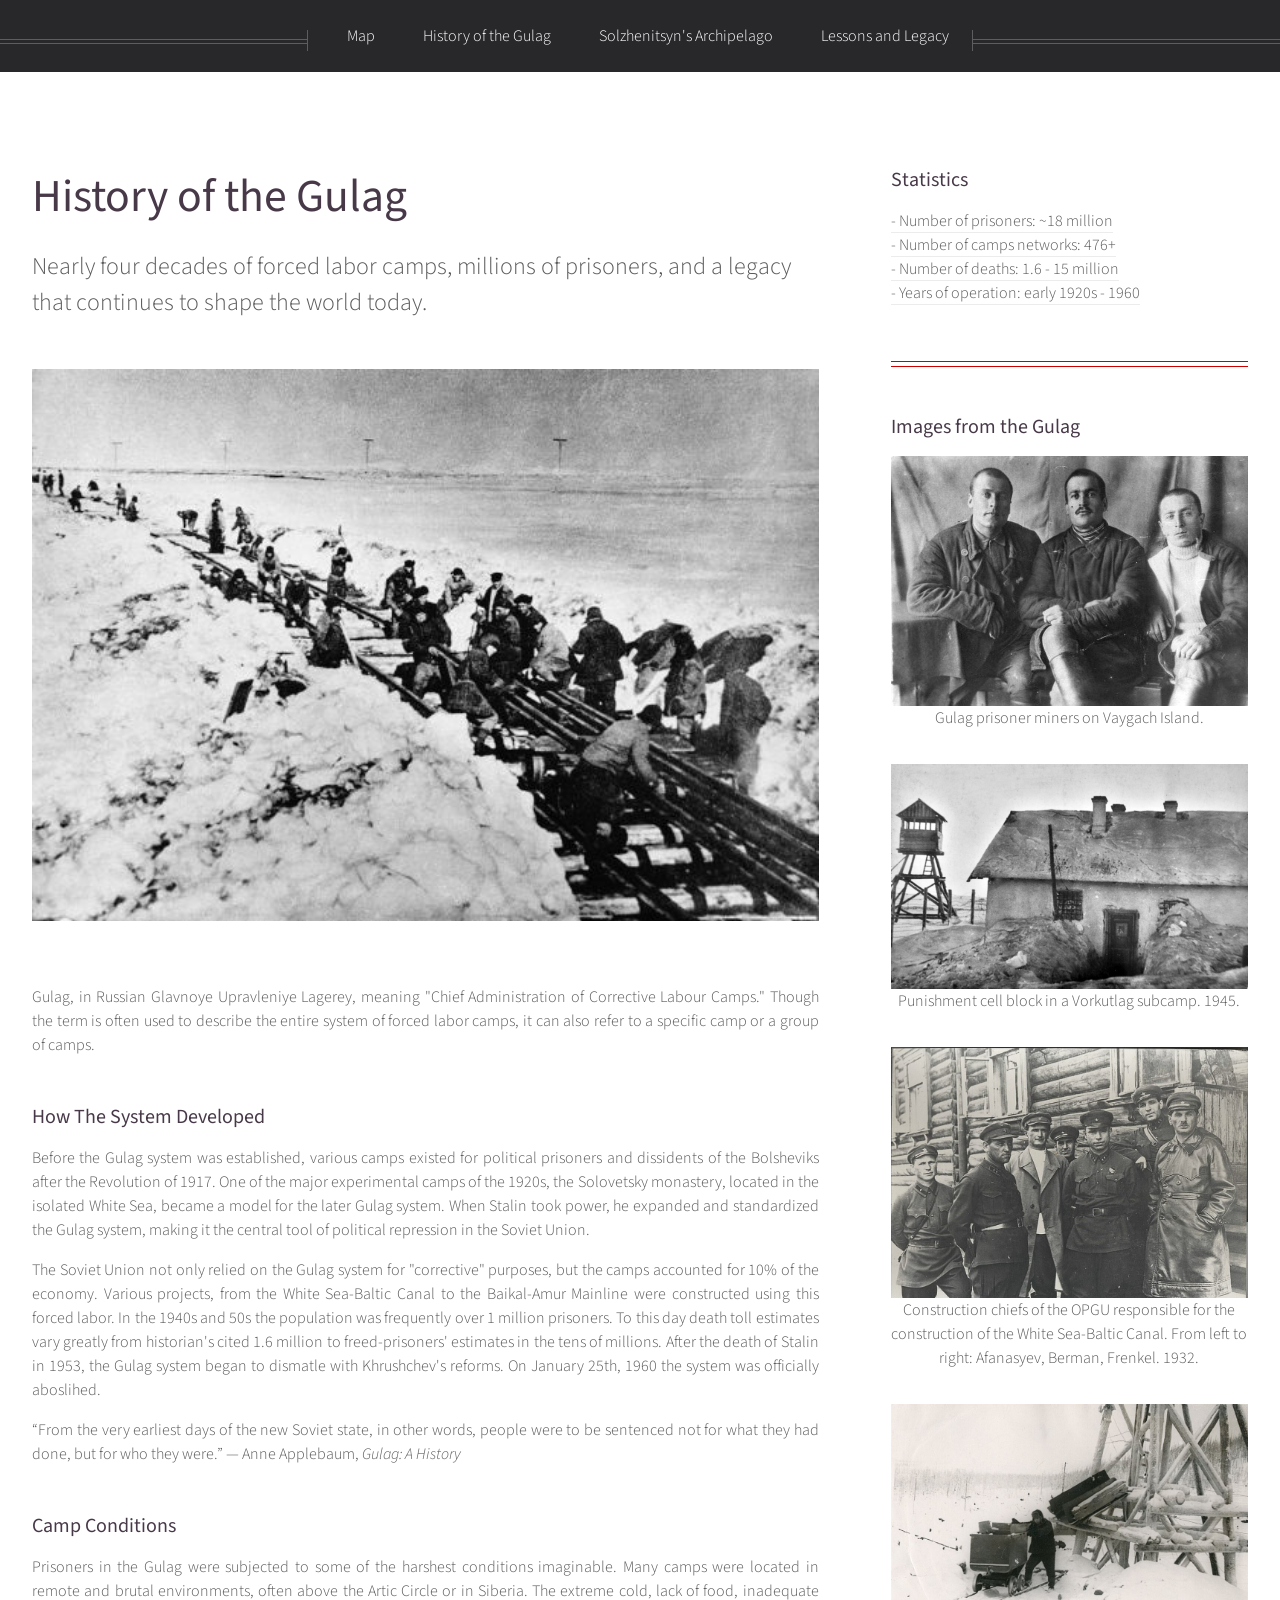
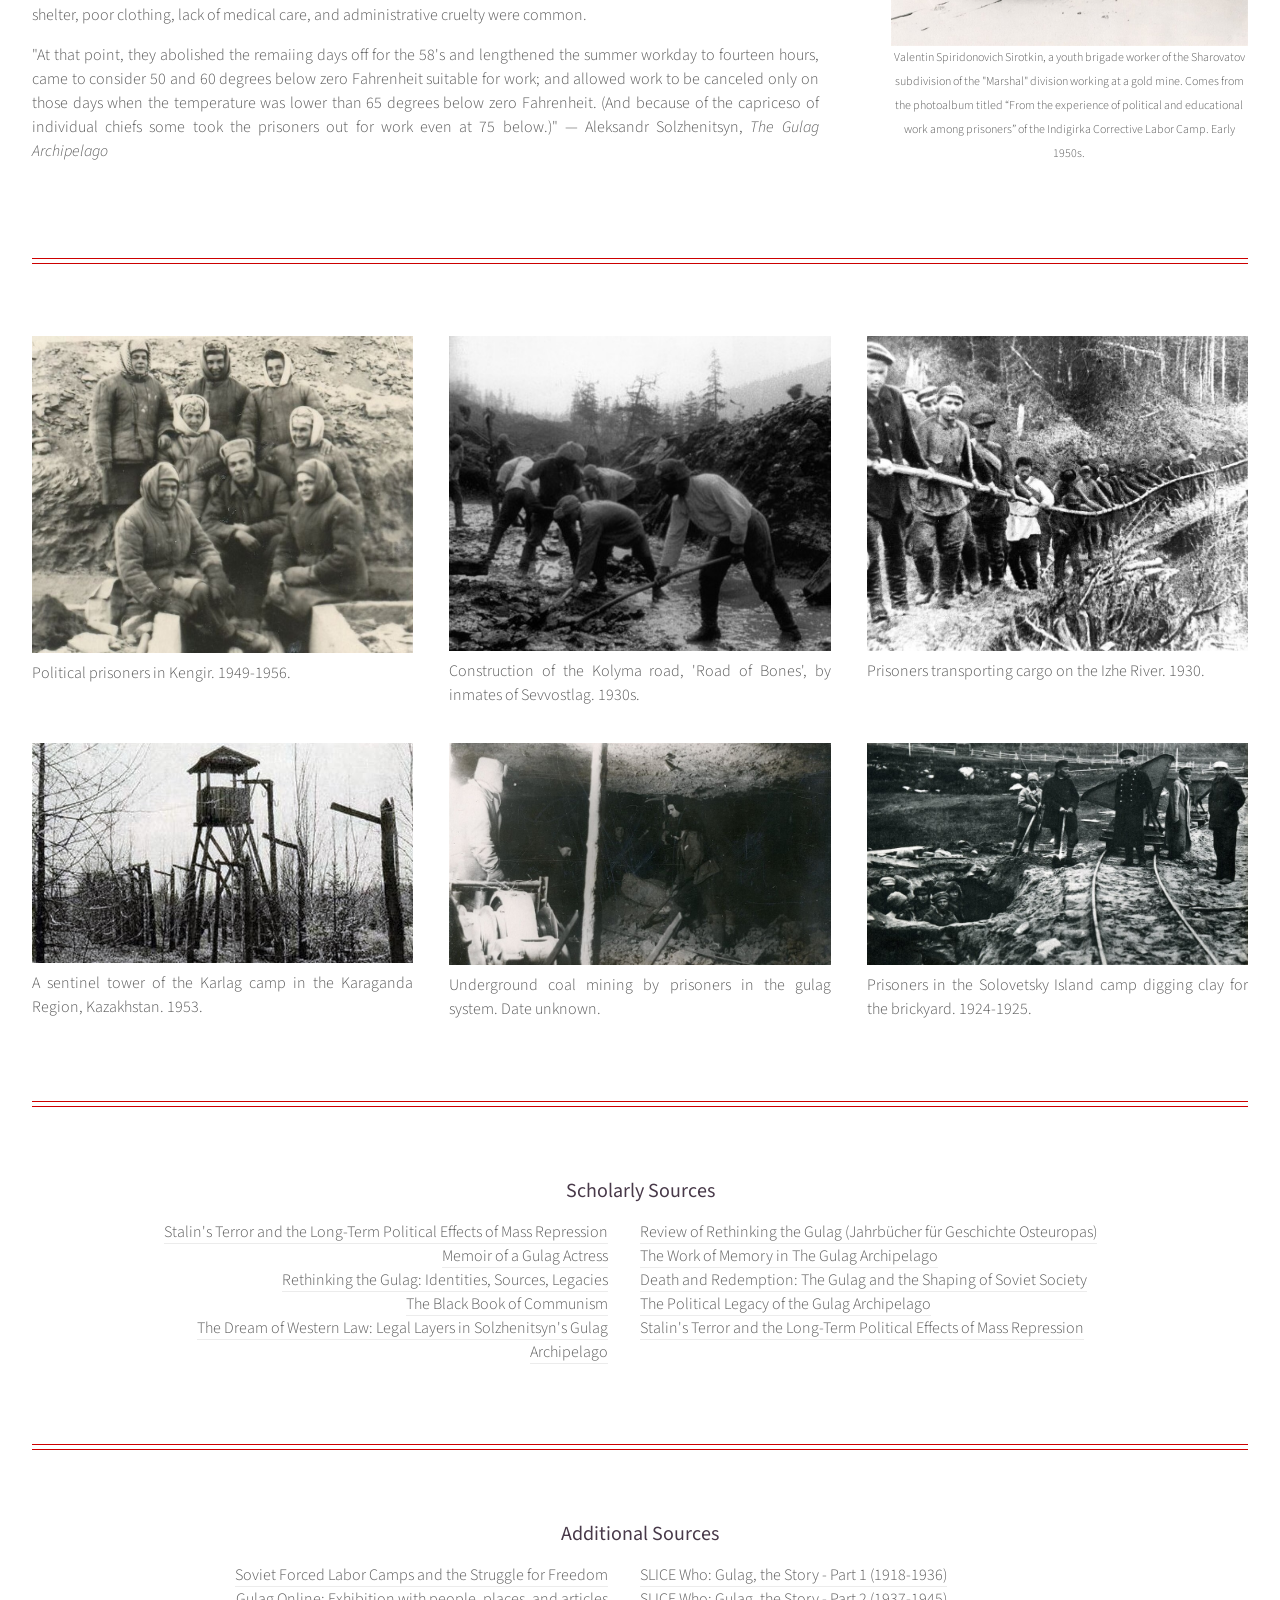
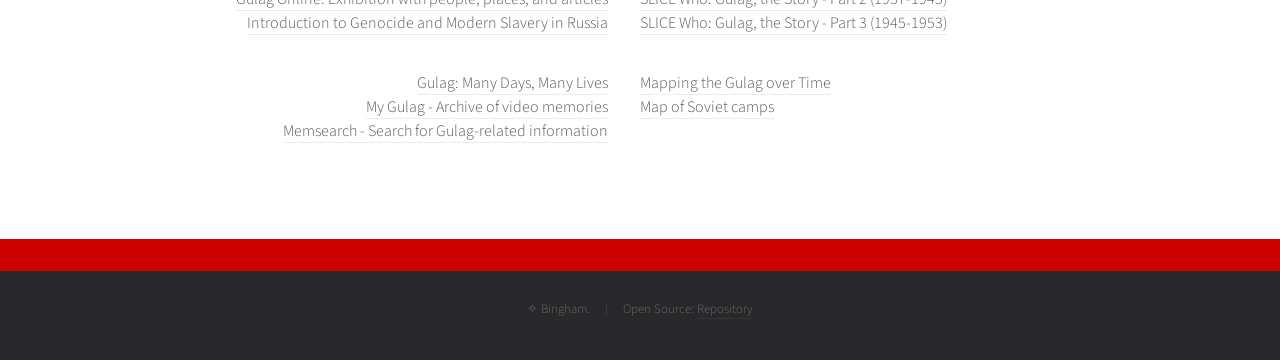
==== history-of-the-gulag.html @ d68d3c09 "end of day" ====
<!DOCTYPE HTML>
<!--
	Helios by HTML5 UP
	html5up.net | @ajlkn
	Free for personal and commercial use under the CCA 3.0 license (html5up.net/license)
-->
<html>
	<head>
		<title>Mapping The Gulag Archipelago - History of the Gulag</title>
		<meta charset="utf-8" />
		<meta name="viewport" content="width=device-width, initial-scale=1, user-scalable=no" />
		<link rel="stylesheet" href="assets/css/main.css" />
		<link rel="icon" type="image/png" href="images/gulag_logo.png" />
		<noscript><link rel="stylesheet" href="assets/css/noscript.css" /></noscript>
	</head>
	<body class="right-sidebar is-preload">
		<div id="page-wrapper" style="background: #CD0000;">

			<!-- Header -->
				<div id="header" style="padding: 2em 0 1em 0;">

					<!-- Nav -->
						<nav id="nav">
							<ul>
								<li><a href="index.html">Map</a></li>
								<li><a href="history-of-the-gulag.html">History of the Gulag</a></li>
								<li><a href="solzhenitsyn-archipelago.html">Solzhenitsyn's Archipelago</a></li>
								<li><a href="lessons-and-legacy.html">Lessons and Legacy</a></li>
							</ul>
						</nav>

				</div>

			<!-- Main -->
				<div class="wrapper style1">

					<div class="container">
						<div class="row gtr-200">
							<div class="col-8 col-12-mobile" id="content">
								<article id="main">
									<header>
										<h2><a href="#">History of the Gulag</a></h2>
										<p>
											Nearly four decades of forced labor camps, millions of prisoners, and a legacy that continues to shape the world today.
										</p>
									</header>
									<a class="image featured"><img src="images/Gulag sovietico.jpg" alt="" /></a>
									<p>
										Gulag, in Russian Glavnoye Upravleniye Lagerey, meaning "Chief Administration of Corrective Labour Camps." Though the term is often used to describe the entire system of forced labor camps, it can also refer to a specific camp or a group of camps.
									</p>
									<section>
										<header>
											<h3>How The System Developed</h3>
										</header>
										<p>
											Before the Gulag system was established, various camps existed for political prisoners and dissidents of the Bolsheviks after the Revolution of 1917. 
											One of the major experimental camps of the 1920s, the Solovetsky monastery, located in the isolated White Sea, became a model for the later Gulag system.
											When Stalin took power, he expanded and standardized the Gulag system, making it the central tool of political repression in the Soviet Union.
										</p>
										<p>
											The Soviet Union not only relied on the Gulag system for "corrective" purposes, but the camps accounted for 10% of the economy.
											Various projects, from the White Sea-Baltic Canal to the Baikal-Amur Mainline were constructed using this forced labor.
											In the 1940s and 50s the population was frequently over 1 million prisoners. 
											To this day death toll estimates vary greatly from historian's cited 1.6 million to freed-prisoners' estimates in the tens of millions.
											After the death of Stalin in 1953, the Gulag system began to dismatle with Khrushchev's reforms. 
											On January 25th, 1960 the system was officially aboslihed.
										</p>
										<p>
											“From the very earliest days of the new Soviet state, in other words, people were to be sentenced not for what they had done, but for who they were.”
											— Anne Applebaum, <em>Gulag: A History</em>
										</p>
									</section>
									<section>
										<header>
											<h3>Camp Conditions</h3>
										</header>
										<p>
											Prisoners in the Gulag were subjected to some of the harshest conditions imaginable. 
											Many camps were located in remote and brutal environments, often above the Artic Circle or in Siberia. 
											The extreme cold, lack of food, inadequate shelter, poor clothing, lack of medical care, and administrative cruelty were common.
										</p>
										<p>
											"At that point, they abolished the remaiing days off for the 58's and lengthened the summer workday to fourteen hours, came to consider 50 and 60 degrees below zero Fahrenheit suitable for work; and allowed work to be canceled only on those days when the temperature was lower than 65 degrees below zero Fahrenheit.
											(And because of the capriceso of individual chiefs some took the prisoners out for work even at 75 below.)"
											— Aleksandr Solzhenitsyn, <em>The Gulag Archipelago</em>
										</p>
									</section>
								</article>
							</div>
							<div class="col-4 col-12-mobile" id="sidebar">
								<hr class="first" />
								<section>
									<header>
										<h3><a href="https://www.ebsco.com/research-starters/history/gulag">Statistics</a></h3>
									</header>
									<p>
										<a href="https://www.ebsco.com/research-starters/history/gulag">- Number of prisoners: ~18 million</a><br />
										<a href="https://www.ebsco.com/research-starters/history/gulag">- Number of camps networks: 476+</a><br />
										<a href="https://www.ebsco.com/research-starters/history/gulag">- Number of deaths: 1.6 - 15 million</a><br />
										<a href="https://www.ebsco.com/research-starters/history/gulag">- Years of operation: early 1920s - 1960</a>
									</p>
								</section>
								<hr style="border-top-color: #CD0000; border-bottom-color: #CD0000;" />
								<section>
									<header>
										<h3><a>Images from the Gulag</a></h3>
									</header>
									<div class="row gtr-50">
										<div>
											<a class="image fit" style="width: 100%; margin: 0 auto; display: block;">
												<img src="images/1933-gulag-prisoner-miners-vaygach-island.jpg" alt="" />
											</a>
											<p style="text-align: center;">Gulag prisoner miners on Vaygach Island.</p>
										</div>
										<div>
											<a class="image fit" style="width: 100%; margin: 0 auto; display: block;">
												<img src="images/Vorkuta.jpg" alt="" />
											</a>
											<p style="text-align: center;">Punishment cell block in a Vorkutlag subcamp. 1945.</p>								
										</div>
										<div>
											<a class="image fit" style="width: 100%; margin: 0 auto; display: block;">
												<img src="images/Frenkel2.jpg" alt="" />
											</a>
											<p style="text-align: center;">Construction chiefs of the OPGU responsible for the construction of the White Sea-Baltic Canal. From left to right: Afanasyev, Berman, Frenkel. 1932.</p>								
										</div>
										<div>
											<a class="image fit" style="width: 100%; margin: 0 auto; display: block;">
												<img src="images/Отвальный_молодежной_бригады_Шароватова_подразделения_«Маршальский»_Сироткин.jpg" alt="" />
											</a>
											<p style="text-align: center; font-size: 0.75em;">Valentin Spiridonovich Sirotkin, a youth brigade worker of the Sharovatov subdivision of the "Marshal" division working at a gold mine. Comes from the photoalbum titled “From the experience of political and educational work among prisoners” of the Indigirka Corrective Labor Camp. Early 1950s.</p>																		
										</div>
									</div>
								</section>
							</div>
						</div>
						<hr style="border-top-color: #CD0000; border-bottom-color: #CD0000;" />
						<div class="row">
							<article class="col-4 col-12-mobile special">
								<a class="image featured" style="margin-bottom: 0.5em;"><img src="images/Political_prisoners_in_Kengir.jpg" alt="" /></a>
								<p>
									Political prisoners in Kengir. 1949-1956.
								</p>
							</article>
							<article class="col-4 col-12-mobile special">
								<a class="image featured" style="margin-bottom: 0.5em;"><img src="images/kolyma-road00.jpg" alt="" /></a>
								<p>
									Construction of the Kolyma road, 'Road of Bones', by inmates of Sevvostlag. 1930s.
								</p>
							</article>
							<article class="col-4 col-12-mobile special">
								<a class="image featured" style="margin-bottom: 0.5em;"><img src="images/gulag00.jpg" alt="" /></a>
								<p>
									Prisoners transporting cargo on the Izhe River. 1930.
								</p>
							</article>
							<!-- break -->
							<article class="col-4 col-12-mobile special">
								<a class="image featured" style="margin-bottom: 0.5em;"><img src="images/gulag1.jpg" alt="" /></a>
								<p>
									A sentinel tower of the Karlag camp in the Karaganda Region, Kazakhstan. 1953.
								</p>
							</article>
							<article class="col-4 col-12-mobile special">
								<a class="image featured" style="margin-bottom: 0.5em;"><img src="images/Бригада_Андрея_Ивановича_Подосенова_за_работой_в_шахте.jpg" alt="" /></a>
								<p>
									Underground coal mining by prisoners in the gulag system. Date unknown.
								</p>
							</article>
							<article class="col-4 col-12-mobile special">
								<a class="image featured" style="margin-bottom: 0.5em;"><img src="images/19240000-rail_connection_solovki.jpg" alt="" /></a>
								<p>
									Prisoners in the Solovetsky Island camp digging clay for the brickyard. 1924-1925.
								</p>
							</article>
						</div>
						<hr style="border-top-color: #CD0000; border-bottom-color: #CD0000;" />
						<header>
							<h3 style="text-align: center;"><a href="#">Scholarly Sources</a></h3>
						</header>
						<div class="row">
							<div class="col-12 col-12-mobile" style="text-align: center;">
								<table style="margin: 0 auto; width: 80%;">
									<tr>
										<td style="text-align: right; padding-right: 2em; width: 50%;"><a href="https://www.jstor.org/stable/pdf/48596170">Stalin's Terror and the Long-Term Political Effects of Mass Repression</a></td>
										<td style="text-align: left; width: 50%;"><a href="https://www.jstor.org/stable/27298155?aerror=NONCE_ALREADY_USED%3Ainstitution_finder&merror=nonce_lookup_none&seq=1">Review of Rethinking the Gulag (Jahrbücher für Geschichte Osteuropas)</a></td>
									</tr>
									<tr>
										<td style="text-align: right; padding-right: 2em; width: 50%;"><a href="https://ebookcentral.proquest.com/lib/wpi/detail.action?docID=3382585&query=gulag">Memoir of a Gulag Actress</a></td>
										<td style="text-align: left; width: 50%;"><a href="https://www.researchgate.net/publication/332288080_The_Work_of_Memory_in_The_Gulag_Archipelago_by_Aleksandr_Solzhenitsyn">The Work of Memory in The Gulag Archipelago</a></td>
									</tr>
									<tr>
										<td style="text-align: right; padding-right: 2em; width: 50%;"><a href="https://ebookcentral.proquest.com/lib/wpi/detail.action?docID=30448789&query=gulag">Rethinking the Gulag: Identities, Sources, Legacies</a></td>
										<td style="text-align: left; width: 50%;"><a href="https://www-fulcrum-org.ezpv7-web-p-u01.wpi.edu/concern/monographs/qn59q459x?locale=en">Death and Redemption: The Gulag and the Shaping of Soviet Society</a></td>
									</tr>
									<tr>
										<td style="text-align: right; padding-right: 2em; width: 50%;"><a href="https://www.hup.harvard.edu/books/9780674076082">The Black Book of Communism</a></td>
										<td style="text-align: left; width: 50%;"><a href="https://papers.ssrn.com/sol3/papers.cfm?abstract_id=2516635">The Political Legacy of the Gulag Archipelago</a></td>
									</tr>
									<tr>
										<td style="text-align: right; padding-right: 2em; width: 50%;"><a href="https://papers.ssrn.com/sol3/papers.cfm?abstract_id=2071636">The Dream of Western Law: Legal Layers in Solzhenitsyn's Gulag Archipelago</a></td>
										<td style="text-align: left; width: 50%;"><a href="https://www.jstor.org/stable/48596170">Stalin's Terror and the Long-Term Political Effects of Mass Repression</a></td>
									</tr>
								</table>
							</div>
						</div>
						<hr style="border-top-color: #CD0000; border-bottom-color: #CD0000;" />
						<header>
							<h3 style="text-align: center;"><a href="#">Additional Sources</a></h3>
						</header>
						<div class="row">
							<div class="col-12 col-12-mobile" style="text-align: center;">
								<table style="margin: 0 auto; width: 80%;">
									<tr>
										<td style="text-align: right; padding-right: 2em; width: 50%;"><a href="https://gulaghistory.org/nps/index.html">Soviet Forced Labor Camps and the Struggle for Freedom</a></td>
										<td style="text-align: left; width: 50%;"><a href="https://www.youtube.com/watch?v=eewxo3oAw20">SLICE Who: Gulag, the Story - Part 1 (1918-1936)</a></td>
									</tr>
									<tr>
										<td style="text-align: right; padding-right: 2em; width: 50%;"><a href="https://gulag.online/?locale=en">Gulag Online: Exhibition with people, places, and articles</a></td>
										<td style="text-align: left; width: 50%;"><a href="https://www.youtube.com/watch?v=XlitV5JUGy4">SLICE Who: Gulag, the Story - Part 2 (1937-1945)</a></td>
									</tr>
									<tr>
										<td style="text-align: right; padding-right: 2em; width: 50%;"><a href="https://guides.library.manoa.hawaii.edu/genocide_slavery_russia/introduction">Introduction to Genocide and Modern Slavery in Russia</a></td>
										<td style="text-align: left; width: 50%;"><a href="https://www.youtube.com/watch?v=wyv1LRCVC7U">SLICE Who: Gulag, the Story - Part 3 (1945-1953)</a></td>
									</tr>
								</table>
							</div>
							<div class="col-12 col-12-mobile" style="text-align: center;">
								<table style="margin: 0 auto; width: 80%;">
									<tr>
										<td style="text-align: right; padding-right: 2em; width: 50%;"><a href="https://gulaghistory.org/">Gulag: Many Days, Many Lives</a></td>
										<td style="text-align: left; width: 50%;"><a href="http://www.abstractualized.com/2015/10/mapping-gulag-over-time.html">Mapping the Gulag over Time</a></td>
									</tr>
									<tr>
										<td style="text-align: right; padding-right: 2em; width: 50%;"><a href="https://mygulag.ru/">My Gulag - Archive of video memories</a></td>
										<td style="text-align: left; width: 50%;"><a href="https://gulagmap.ru/">Map of Soviet camps</a></td>
									</tr>
									<tr>
										<td style="text-align: right; padding-right: 2em; width: 50%;"><a href="https://www.memsearch.org/en">Memsearch - Search for Gulag-related information</a></td>
									</tr>
								</table>
							</div>
						</div>
					</div>

				</div>

			<!-- Footer -->
				<div id="footer" style="padding: 2em 0 2em 0;">
					<div class="container">
						<div class="row">
							<div class="col-12">
								<div class="copyright">
									<ul class="menu">
										<li>✧ Bingham.</li><li>Open Source: <a href="https://github.com/aedan-b/MappingTheGulagArchipelago/tree/main">Repository</a></li>
									</ul>
								</div>
							</div>
						</div>
					</div>
				</div>

		</div>

		<!-- Scripts -->
			<script src="assets/js/jquery.min.js"></script>
			<script src="assets/js/jquery.dropotron.min.js"></script>
			<script src="assets/js/jquery.scrolly.min.js"></script>
			<script src="assets/js/jquery.scrollex.min.js"></script>
			<script src="assets/js/browser.min.js"></script>
			<script src="assets/js/breakpoints.min.js"></script>
			<script src="assets/js/util.js"></script>
			<script src="assets/js/main.js"></script>

	</body>
</html>
---- assets/css/main.css ----
@import url("https://fonts.googleapis.com/css?family=Source+Sans+Pro:300,300italic,400,400italic,600");
@import url("fontawesome-all.min.css");

/*
	Helios by HTML5 UP
	html5up.net | @ajlkn
	Free for personal and commercial use under the CCA 3.0 license (html5up.net/license)
*/

html, body, div, span, applet, object,
iframe, h1, h2, h3, h4, h5, h6, p, blockquote,
pre, a, abbr, acronym, address, big, cite,
code, del, dfn, em, img, ins, kbd, q, s, samp,
small, strike, strong, sub, sup, tt, var, b,
u, i, center, dl, dt, dd, ol, ul, li, fieldset,
form, label, legend, table, caption, tbody,
tfoot, thead, tr, th, td, article, aside,
canvas, details, embed, figure, figcaption,
footer, header, hgroup, menu, nav, output, ruby,
section, summary, time, mark, audio, video {
	margin: 0;
	padding: 0;
	border: 0;
	font-size: 100%;
	font: inherit;
	vertical-align: baseline;}

article, aside, details, figcaption, figure,
footer, header, hgroup, menu, nav, section {
	display: block;}

body {
	line-height: 1;
}

ol, ul {
	list-style: none;
}

blockquote, q {
	quotes: none;
}

	blockquote:before, blockquote:after, q:before, q:after {
		content: '';
		content: none;
	}

table {
	border-collapse: collapse;
	border-spacing: 0;
}

body {
	-webkit-text-size-adjust: none;
}

mark {
	background-color: transparent;
	color: inherit;
}

input::-moz-focus-inner {
	border: 0;
	padding: 0;
}

input, select, textarea {
	-moz-appearance: none;
	-webkit-appearance: none;
	-ms-appearance: none;
	appearance: none;
}

/* Basic */

	html {
		box-sizing: border-box;
	}

	*, *:before, *:after {
		box-sizing: inherit;
	}

	body {
		background: #f0f4f4;
		color: #5b5b5b;
		font-size: 15pt;
		line-height: 1.85em;
		font-family: 'Source Sans Pro', sans-serif;
		font-weight: 300;
	}

		body.is-preload *, body.is-preload *:before, body.is-preload *:after {
			-moz-animation: none !important;
			-webkit-animation: none !important;
			-ms-animation: none !important;
			animation: none !important;
			-moz-transition: none !important;
			-webkit-transition: none !important;
			-ms-transition: none !important;
			transition: none !important;
		}

	input, textarea, select {
		font-size: 15pt;
		line-height: 1.85em;
		font-family: 'Source Sans Pro', sans-serif;
		font-weight: 300;
	}

	h1, h2, h3, h4, h5, h6 {
		font-weight: 400;
		color: #483949;
		line-height: 1.25em;
	}

	h1 a, h2 a, h3 a, h4 a, h5 a, h6 a {
		color: inherit;
		text-decoration: none;
		border-bottom-color: transparent;
	}

	h1 strong, h2 strong, h3 strong, h4 strong, h5 strong, h6 strong {
		font-weight: 600;
	}

	h2 {
		font-size: 2.85em;
	}

	h3 {
		font-size: 1.25em;
	}

	h4 {
		font-size: 1em;
		margin: 0 0 0.25em 0;
	}

	strong, b {
		font-weight: 400;
		color: #483949;
	}

	em, i {
		font-style: italic;
	}

	a {
		color: inherit;
		border-bottom: solid 1px rgba(128, 128, 128, 0.15);
		text-decoration: none;
		-moz-transition: background-color 0.35s ease-in-out, color 0.35s ease-in-out, border-bottom-color 0.35s ease-in-out;
		-webkit-transition: background-color 0.35s ease-in-out, color 0.35s ease-in-out, border-bottom-color 0.35s ease-in-out;
		-ms-transition: background-color 0.35s ease-in-out, color 0.35s ease-in-out, border-bottom-color 0.35s ease-in-out;
		transition: background-color 0.35s ease-in-out, color 0.35s ease-in-out, border-bottom-color 0.35s ease-in-out;
	}

		a:hover {
			color: #ef8376;
			border-bottom-color: transparent;
		}

	sub {
		position: relative;
		top: 0.5em;
		font-size: 0.8em;
	}

	sup {
		position: relative;
		top: -0.5em;
		font-size: 0.8em;
	}

	blockquote {
		border-left: solid 0.5em #ddd;
		padding: 1em 0 1em 2em;
		font-style: italic;
	}

	p, ul, ol, dl, table {
		margin-bottom: 1em;
	}

	p {
		text-align: justify;
	}

	br.clear {
		clear: both;
	}

	hr {
		position: relative;
		display: block;
		border: 0;
		top: 4.5em;
		margin-bottom: 9em;
		height: 6px;
		border-top: solid 1px rgba(128, 128, 128, 0.2);
		border-bottom: solid 1px rgba(128, 128, 128, 0.2);
	}

		hr:before, hr:after {
			content: '';
			position: absolute;
			top: -8px;
			display: block;
			width: 1px;
			height: 21px;
			background: rgba(128, 128, 128, 0.2);
		}

		hr:before {
			left: -1px;
		}

		hr:after {
			right: -1px;
		}

	.timestamp {
		color: rgba(128, 128, 128, 0.75);
		font-size: 0.8em;
	}

/* Container */

	.container {
		margin: 0 auto;
		max-width: 100%;
		width: 1400px;
	}

		@media screen and (max-width: 1680px) {

			.container {
				width: 1200px;
			}

		}

		@media screen and (max-width: 1280px) {

			.container {
				width: 100%;
			}

		}

		@media screen and (max-width: 960px) {

			.container {
				width: 100%;
			}

		}

		@media screen and (max-width: 840px) {

			.container {
				width: 100%;
			}

		}

		@media screen and (max-width: 736px) {

			.container {
				width: 100%;
			}

		}

/* Row */

	.row {
		display: flex;
		flex-wrap: wrap;
		box-sizing: border-box;
		align-items: stretch;
	}

		.row > * {
			box-sizing: border-box;
		}

		.row.gtr-uniform > * > :last-child {
			margin-bottom: 0;
		}

		.row.aln-left {
			justify-content: flex-start;
		}

		.row.aln-center {
			justify-content: center;
		}

		.row.aln-right {
			justify-content: flex-end;
		}

		.row.aln-top {
			align-items: flex-start;
		}

		.row.aln-middle {
			align-items: center;
		}

		.row.aln-bottom {
			align-items: flex-end;
		}

		.row > .imp {
			order: -1;
		}

		.row > .col-1 {
			width: 8.33333%;
		}

		.row > .off-1 {
			margin-left: 8.33333%;
		}

		.row > .col-2 {
			width: 16.66667%;
		}

		.row > .off-2 {
			margin-left: 16.66667%;
		}

		.row > .col-3 {
			width: 25%;
		}

		.row > .off-3 {
			margin-left: 25%;
		}

		.row > .col-4 {
			width: 33.33333%;
		}

		.row > .off-4 {
			margin-left: 33.33333%;
		}

		.row > .col-5 {
			width: 41.66667%;
		}

		.row > .off-5 {
			margin-left: 41.66667%;
		}

		.row > .col-6 {
			width: 50%;
		}

		.row > .off-6 {
			margin-left: 50%;
		}

		.row > .col-7 {
			width: 58.33333%;
		}

		.row > .off-7 {
			margin-left: 58.33333%;
		}

		.row > .col-8 {
			width: 66.66667%;
		}

		.row > .off-8 {
			margin-left: 66.66667%;
		}

		.row > .col-9 {
			width: 75%;
		}

		.row > .off-9 {
			margin-left: 75%;
		}

		.row > .col-10 {
			width: 83.33333%;
		}

		.row > .off-10 {
			margin-left: 83.33333%;
		}

		.row > .col-11 {
			width: 91.66667%;
		}

		.row > .off-11 {
			margin-left: 91.66667%;
		}

		.row > .col-12 {
			width: 100%;
		}

		.row > .off-12 {
			margin-left: 100%;
		}

		.row.gtr-0 {
			margin-top: 0px;
			margin-left: 0px;
		}

			.row.gtr-0 > * {
				padding: 0px 0 0 0px;
			}

			.row.gtr-0.gtr-uniform {
				margin-top: 0px;
			}

				.row.gtr-0.gtr-uniform > * {
					padding-top: 0px;
				}

		.row.gtr-25 {
			margin-top: -10px;
			margin-left: -10px;
		}

			.row.gtr-25 > * {
				padding: 10px 0 0 10px;
			}

			.row.gtr-25.gtr-uniform {
				margin-top: -10px;
			}

				.row.gtr-25.gtr-uniform > * {
					padding-top: 10px;
				}

		.row.gtr-50 {
			margin-top: -20px;
			margin-left: -20px;
		}

			.row.gtr-50 > * {
				padding: 20px 0 0 20px;
			}

			.row.gtr-50.gtr-uniform {
				margin-top: -20px;
			}

				.row.gtr-50.gtr-uniform > * {
					padding-top: 20px;
				}

		.row {
			margin-top: -40px;
			margin-left: -40px;
		}

			.row > * {
				padding: 40px 0 0 40px;
			}

			.row.gtr-uniform {
				margin-top: -40px;
			}

				.row.gtr-uniform > * {
					padding-top: 40px;
				}

		.row.gtr-150 {
			margin-top: -60px;
			margin-left: -60px;
		}

			.row.gtr-150 > * {
				padding: 60px 0 0 60px;
			}

			.row.gtr-150.gtr-uniform {
				margin-top: -60px;
			}

				.row.gtr-150.gtr-uniform > * {
					padding-top: 60px;
				}

		.row.gtr-200 {
			margin-top: -80px;
			margin-left: -80px;
		}

			.row.gtr-200 > * {
				padding: 80px 0 0 80px;
			}

			.row.gtr-200.gtr-uniform {
				margin-top: -80px;
			}

				.row.gtr-200.gtr-uniform > * {
					padding-top: 80px;
				}

		@media screen and (max-width: 1680px) {

			.row {
				display: flex;
				flex-wrap: wrap;
				box-sizing: border-box;
				align-items: stretch;
			}

				.row > * {
					box-sizing: border-box;
				}

				.row.gtr-uniform > * > :last-child {
					margin-bottom: 0;
				}

				.row.aln-left {
					justify-content: flex-start;
				}

				.row.aln-center {
					justify-content: center;
				}

				.row.aln-right {
					justify-content: flex-end;
				}

				.row.aln-top {
					align-items: flex-start;
				}

				.row.aln-middle {
					align-items: center;
				}

				.row.aln-bottom {
					align-items: flex-end;
				}

				.row > .imp-wide {
					order: -1;
				}

				.row > .col-1-wide {
					width: 8.33333%;
				}

				.row > .off-1-wide {
					margin-left: 8.33333%;
				}

				.row > .col-2-wide {
					width: 16.66667%;
				}

				.row > .off-2-wide {
					margin-left: 16.66667%;
				}

				.row > .col-3-wide {
					width: 25%;
				}

				.row > .off-3-wide {
					margin-left: 25%;
				}

				.row > .col-4-wide {
					width: 33.33333%;
				}

				.row > .off-4-wide {
					margin-left: 33.33333%;
				}

				.row > .col-5-wide {
					width: 41.66667%;
				}

				.row > .off-5-wide {
					margin-left: 41.66667%;
				}

				.row > .col-6-wide {
					width: 50%;
				}

				.row > .off-6-wide {
					margin-left: 50%;
				}

				.row > .col-7-wide {
					width: 58.33333%;
				}

				.row > .off-7-wide {
					margin-left: 58.33333%;
				}

				.row > .col-8-wide {
					width: 66.66667%;
				}

				.row > .off-8-wide {
					margin-left: 66.66667%;
				}

				.row > .col-9-wide {
					width: 75%;
				}

				.row > .off-9-wide {
					margin-left: 75%;
				}

				.row > .col-10-wide {
					width: 83.33333%;
				}

				.row > .off-10-wide {
					margin-left: 83.33333%;
				}

				.row > .col-11-wide {
					width: 91.66667%;
				}

				.row > .off-11-wide {
					margin-left: 91.66667%;
				}

				.row > .col-12-wide {
					width: 100%;
				}

				.row > .off-12-wide {
					margin-left: 100%;
				}

				.row.gtr-0 {
					margin-top: 0px;
					margin-left: 0px;
				}

					.row.gtr-0 > * {
						padding: 0px 0 0 0px;
					}

					.row.gtr-0.gtr-uniform {
						margin-top: 0px;
					}

						.row.gtr-0.gtr-uniform > * {
							padding-top: 0px;
						}

				.row.gtr-25 {
					margin-top: -10px;
					margin-left: -10px;
				}

					.row.gtr-25 > * {
						padding: 10px 0 0 10px;
					}

					.row.gtr-25.gtr-uniform {
						margin-top: -10px;
					}

						.row.gtr-25.gtr-uniform > * {
							padding-top: 10px;
						}

				.row.gtr-50 {
					margin-top: -20px;
					margin-left: -20px;
				}

					.row.gtr-50 > * {
						padding: 20px 0 0 20px;
					}

					.row.gtr-50.gtr-uniform {
						margin-top: -20px;
					}

						.row.gtr-50.gtr-uniform > * {
							padding-top: 20px;
						}

				.row {
					margin-top: -40px;
					margin-left: -40px;
				}

					.row > * {
						padding: 40px 0 0 40px;
					}

					.row.gtr-uniform {
						margin-top: -40px;
					}

						.row.gtr-uniform > * {
							padding-top: 40px;
						}

				.row.gtr-150 {
					margin-top: -60px;
					margin-left: -60px;
				}

					.row.gtr-150 > * {
						padding: 60px 0 0 60px;
					}

					.row.gtr-150.gtr-uniform {
						margin-top: -60px;
					}

						.row.gtr-150.gtr-uniform > * {
							padding-top: 60px;
						}

				.row.gtr-200 {
					margin-top: -80px;
					margin-left: -80px;
				}

					.row.gtr-200 > * {
						padding: 80px 0 0 80px;
					}

					.row.gtr-200.gtr-uniform {
						margin-top: -80px;
					}

						.row.gtr-200.gtr-uniform > * {
							padding-top: 80px;
						}

		}

		@media screen and (max-width: 1280px) {

			.row {
				display: flex;
				flex-wrap: wrap;
				box-sizing: border-box;
				align-items: stretch;
			}

				.row > * {
					box-sizing: border-box;
				}

				.row.gtr-uniform > * > :last-child {
					margin-bottom: 0;
				}

				.row.aln-left {
					justify-content: flex-start;
				}

				.row.aln-center {
					justify-content: center;
				}

				.row.aln-right {
					justify-content: flex-end;
				}

				.row.aln-top {
					align-items: flex-start;
				}

				.row.aln-middle {
					align-items: center;
				}

				.row.aln-bottom {
					align-items: flex-end;
				}

				.row > .imp-normal {
					order: -1;
				}

				.row > .col-1-normal {
					width: 8.33333%;
				}

				.row > .off-1-normal {
					margin-left: 8.33333%;
				}

				.row > .col-2-normal {
					width: 16.66667%;
				}

				.row > .off-2-normal {
					margin-left: 16.66667%;
				}

				.row > .col-3-normal {
					width: 25%;
				}

				.row > .off-3-normal {
					margin-left: 25%;
				}

				.row > .col-4-normal {
					width: 33.33333%;
				}

				.row > .off-4-normal {
					margin-left: 33.33333%;
				}

				.row > .col-5-normal {
					width: 41.66667%;
				}

				.row > .off-5-normal {
					margin-left: 41.66667%;
				}

				.row > .col-6-normal {
					width: 50%;
				}

				.row > .off-6-normal {
					margin-left: 50%;
				}

				.row > .col-7-normal {
					width: 58.33333%;
				}

				.row > .off-7-normal {
					margin-left: 58.33333%;
				}

				.row > .col-8-normal {
					width: 66.66667%;
				}

				.row > .off-8-normal {
					margin-left: 66.66667%;
				}

				.row > .col-9-normal {
					width: 75%;
				}

				.row > .off-9-normal {
					margin-left: 75%;
				}

				.row > .col-10-normal {
					width: 83.33333%;
				}

				.row > .off-10-normal {
					margin-left: 83.33333%;
				}

				.row > .col-11-normal {
					width: 91.66667%;
				}

				.row > .off-11-normal {
					margin-left: 91.66667%;
				}

				.row > .col-12-normal {
					width: 100%;
				}

				.row > .off-12-normal {
					margin-left: 100%;
				}

				.row.gtr-0 {
					margin-top: 0px;
					margin-left: 0px;
				}

					.row.gtr-0 > * {
						padding: 0px 0 0 0px;
					}

					.row.gtr-0.gtr-uniform {
						margin-top: 0px;
					}

						.row.gtr-0.gtr-uniform > * {
							padding-top: 0px;
						}

				.row.gtr-25 {
					margin-top: -9px;
					margin-left: -9px;
				}

					.row.gtr-25 > * {
						padding: 9px 0 0 9px;
					}

					.row.gtr-25.gtr-uniform {
						margin-top: -9px;
					}

						.row.gtr-25.gtr-uniform > * {
							padding-top: 9px;
						}

				.row.gtr-50 {
					margin-top: -18px;
					margin-left: -18px;
				}

					.row.gtr-50 > * {
						padding: 18px 0 0 18px;
					}

					.row.gtr-50.gtr-uniform {
						margin-top: -18px;
					}

						.row.gtr-50.gtr-uniform > * {
							padding-top: 18px;
						}

				.row {
					margin-top: -36px;
					margin-left: -36px;
				}

					.row > * {
						padding: 36px 0 0 36px;
					}

					.row.gtr-uniform {
						margin-top: -36px;
					}

						.row.gtr-uniform > * {
							padding-top: 36px;
						}

				.row.gtr-150 {
					margin-top: -54px;
					margin-left: -54px;
				}

					.row.gtr-150 > * {
						padding: 54px 0 0 54px;
					}

					.row.gtr-150.gtr-uniform {
						margin-top: -54px;
					}

						.row.gtr-150.gtr-uniform > * {
							padding-top: 54px;
						}

				.row.gtr-200 {
					margin-top: -72px;
					margin-left: -72px;
				}

					.row.gtr-200 > * {
						padding: 72px 0 0 72px;
					}

					.row.gtr-200.gtr-uniform {
						margin-top: -72px;
					}

						.row.gtr-200.gtr-uniform > * {
							padding-top: 72px;
						}

		}

		@media screen and (max-width: 960px) {

			.row {
				display: flex;
				flex-wrap: wrap;
				box-sizing: border-box;
				align-items: stretch;
			}

				.row > * {
					box-sizing: border-box;
				}

				.row.gtr-uniform > * > :last-child {
					margin-bottom: 0;
				}

				.row.aln-left {
					justify-content: flex-start;
				}

				.row.aln-center {
					justify-content: center;
				}

				.row.aln-right {
					justify-content: flex-end;
				}

				.row.aln-top {
					align-items: flex-start;
				}

				.row.aln-middle {
					align-items: center;
				}

				.row.aln-bottom {
					align-items: flex-end;
				}

				.row > .imp-narrow {
					order: -1;
				}

				.row > .col-1-narrow {
					width: 8.33333%;
				}

				.row > .off-1-narrow {
					margin-left: 8.33333%;
				}

				.row > .col-2-narrow {
					width: 16.66667%;
				}

				.row > .off-2-narrow {
					margin-left: 16.66667%;
				}

				.row > .col-3-narrow {
					width: 25%;
				}

				.row > .off-3-narrow {
					margin-left: 25%;
				}

				.row > .col-4-narrow {
					width: 33.33333%;
				}

				.row > .off-4-narrow {
					margin-left: 33.33333%;
				}

				.row > .col-5-narrow {
					width: 41.66667%;
				}

				.row > .off-5-narrow {
					margin-left: 41.66667%;
				}

				.row > .col-6-narrow {
					width: 50%;
				}

				.row > .off-6-narrow {
					margin-left: 50%;
				}

				.row > .col-7-narrow {
					width: 58.33333%;
				}

				.row > .off-7-narrow {
					margin-left: 58.33333%;
				}

				.row > .col-8-narrow {
					width: 66.66667%;
				}

				.row > .off-8-narrow {
					margin-left: 66.66667%;
				}

				.row > .col-9-narrow {
					width: 75%;
				}

				.row > .off-9-narrow {
					margin-left: 75%;
				}

				.row > .col-10-narrow {
					width: 83.33333%;
				}

				.row > .off-10-narrow {
					margin-left: 83.33333%;
				}

				.row > .col-11-narrow {
					width: 91.66667%;
				}

				.row > .off-11-narrow {
					margin-left: 91.66667%;
				}

				.row > .col-12-narrow {
					width: 100%;
				}

				.row > .off-12-narrow {
					margin-left: 100%;
				}

				.row.gtr-0 {
					margin-top: 0px;
					margin-left: 0px;
				}

					.row.gtr-0 > * {
						padding: 0px 0 0 0px;
					}

					.row.gtr-0.gtr-uniform {
						margin-top: 0px;
					}

						.row.gtr-0.gtr-uniform > * {
							padding-top: 0px;
						}

				.row.gtr-25 {
					margin-top: -8px;
					margin-left: -8px;
				}

					.row.gtr-25 > * {
						padding: 8px 0 0 8px;
					}

					.row.gtr-25.gtr-uniform {
						margin-top: -8px;
					}

						.row.gtr-25.gtr-uniform > * {
							padding-top: 8px;
						}

				.row.gtr-50 {
					margin-top: -16px;
					margin-left: -16px;
				}

					.row.gtr-50 > * {
						padding: 16px 0 0 16px;
					}

					.row.gtr-50.gtr-uniform {
						margin-top: -16px;
					}

						.row.gtr-50.gtr-uniform > * {
							padding-top: 16px;
						}

				.row {
					margin-top: -32px;
					margin-left: -32px;
				}

					.row > * {
						padding: 32px 0 0 32px;
					}

					.row.gtr-uniform {
						margin-top: -32px;
					}

						.row.gtr-uniform > * {
							padding-top: 32px;
						}

				.row.gtr-150 {
					margin-top: -48px;
					margin-left: -48px;
				}

					.row.gtr-150 > * {
						padding: 48px 0 0 48px;
					}

					.row.gtr-150.gtr-uniform {
						margin-top: -48px;
					}

						.row.gtr-150.gtr-uniform > * {
							padding-top: 48px;
						}

				.row.gtr-200 {
					margin-top: -64px;
					margin-left: -64px;
				}

					.row.gtr-200 > * {
						padding: 64px 0 0 64px;
					}

					.row.gtr-200.gtr-uniform {
						margin-top: -64px;
					}

						.row.gtr-200.gtr-uniform > * {
							padding-top: 64px;
						}

		}

		@media screen and (max-width: 840px) {

			.row {
				display: flex;
				flex-wrap: wrap;
				box-sizing: border-box;
				align-items: stretch;
			}

				.row > * {
					box-sizing: border-box;
				}

				.row.gtr-uniform > * > :last-child {
					margin-bottom: 0;
				}

				.row.aln-left {
					justify-content: flex-start;
				}

				.row.aln-center {
					justify-content: center;
				}

				.row.aln-right {
					justify-content: flex-end;
				}

				.row.aln-top {
					align-items: flex-start;
				}

				.row.aln-middle {
					align-items: center;
				}

				.row.aln-bottom {
					align-items: flex-end;
				}

				.row > .imp-narrower {
					order: -1;
				}

				.row > .col-1-narrower {
					width: 8.33333%;
				}

				.row > .off-1-narrower {
					margin-left: 8.33333%;
				}

				.row > .col-2-narrower {
					width: 16.66667%;
				}

				.row > .off-2-narrower {
					margin-left: 16.66667%;
				}

				.row > .col-3-narrower {
					width: 25%;
				}

				.row > .off-3-narrower {
					margin-left: 25%;
				}

				.row > .col-4-narrower {
					width: 33.33333%;
				}

				.row > .off-4-narrower {
					margin-left: 33.33333%;
				}

				.row > .col-5-narrower {
					width: 41.66667%;
				}

				.row > .off-5-narrower {
					margin-left: 41.66667%;
				}

				.row > .col-6-narrower {
					width: 50%;
				}

				.row > .off-6-narrower {
					margin-left: 50%;
				}

				.row > .col-7-narrower {
					width: 58.33333%;
				}

				.row > .off-7-narrower {
					margin-left: 58.33333%;
				}

				.row > .col-8-narrower {
					width: 66.66667%;
				}

				.row > .off-8-narrower {
					margin-left: 66.66667%;
				}

				.row > .col-9-narrower {
					width: 75%;
				}

				.row > .off-9-narrower {
					margin-left: 75%;
				}

				.row > .col-10-narrower {
					width: 83.33333%;
				}

				.row > .off-10-narrower {
					margin-left: 83.33333%;
				}

				.row > .col-11-narrower {
					width: 91.66667%;
				}

				.row > .off-11-narrower {
					margin-left: 91.66667%;
				}

				.row > .col-12-narrower {
					width: 100%;
				}

				.row > .off-12-narrower {
					margin-left: 100%;
				}

				.row.gtr-0 {
					margin-top: 0px;
					margin-left: 0px;
				}

					.row.gtr-0 > * {
						padding: 0px 0 0 0px;
					}

					.row.gtr-0.gtr-uniform {
						margin-top: 0px;
					}

						.row.gtr-0.gtr-uniform > * {
							padding-top: 0px;
						}

				.row.gtr-25 {
					margin-top: -8px;
					margin-left: -8px;
				}

					.row.gtr-25 > * {
						padding: 8px 0 0 8px;
					}

					.row.gtr-25.gtr-uniform {
						margin-top: -8px;
					}

						.row.gtr-25.gtr-uniform > * {
							padding-top: 8px;
						}

				.row.gtr-50 {
					margin-top: -16px;
					margin-left: -16px;
				}

					.row.gtr-50 > * {
						padding: 16px 0 0 16px;
					}

					.row.gtr-50.gtr-uniform {
						margin-top: -16px;
					}

						.row.gtr-50.gtr-uniform > * {
							padding-top: 16px;
						}

				.row {
					margin-top: -32px;
					margin-left: -32px;
				}

					.row > * {
						padding: 32px 0 0 32px;
					}

					.row.gtr-uniform {
						margin-top: -32px;
					}

						.row.gtr-uniform > * {
							padding-top: 32px;
						}

				.row.gtr-150 {
					margin-top: -48px;
					margin-left: -48px;
				}

					.row.gtr-150 > * {
						padding: 48px 0 0 48px;
					}

					.row.gtr-150.gtr-uniform {
						margin-top: -48px;
					}

						.row.gtr-150.gtr-uniform > * {
							padding-top: 48px;
						}

				.row.gtr-200 {
					margin-top: -64px;
					margin-left: -64px;
				}

					.row.gtr-200 > * {
						padding: 64px 0 0 64px;
					}

					.row.gtr-200.gtr-uniform {
						margin-top: -64px;
					}

						.row.gtr-200.gtr-uniform > * {
							padding-top: 64px;
						}

		}

		@media screen and (max-width: 736px) {

			.row {
				display: flex;
				flex-wrap: wrap;
				box-sizing: border-box;
				align-items: stretch;
			}

				.row > * {
					box-sizing: border-box;
				}

				.row.gtr-uniform > * > :last-child {
					margin-bottom: 0;
				}

				.row.aln-left {
					justify-content: flex-start;
				}

				.row.aln-center {
					justify-content: center;
				}

				.row.aln-right {
					justify-content: flex-end;
				}

				.row.aln-top {
					align-items: flex-start;
				}

				.row.aln-middle {
					align-items: center;
				}

				.row.aln-bottom {
					align-items: flex-end;
				}

				.row > .imp-mobile {
					order: -1;
				}

				.row > .col-1-mobile {
					width: 8.33333%;
				}

				.row > .off-1-mobile {
					margin-left: 8.33333%;
				}

				.row > .col-2-mobile {
					width: 16.66667%;
				}

				.row > .off-2-mobile {
					margin-left: 16.66667%;
				}

				.row > .col-3-mobile {
					width: 25%;
				}

				.row > .off-3-mobile {
					margin-left: 25%;
				}

				.row > .col-4-mobile {
					width: 33.33333%;
				}

				.row > .off-4-mobile {
					margin-left: 33.33333%;
				}

				.row > .col-5-mobile {
					width: 41.66667%;
				}

				.row > .off-5-mobile {
					margin-left: 41.66667%;
				}

				.row > .col-6-mobile {
					width: 50%;
				}

				.row > .off-6-mobile {
					margin-left: 50%;
				}

				.row > .col-7-mobile {
					width: 58.33333%;
				}

				.row > .off-7-mobile {
					margin-left: 58.33333%;
				}

				.row > .col-8-mobile {
					width: 66.66667%;
				}

				.row > .off-8-mobile {
					margin-left: 66.66667%;
				}

				.row > .col-9-mobile {
					width: 75%;
				}

				.row > .off-9-mobile {
					margin-left: 75%;
				}

				.row > .col-10-mobile {
					width: 83.33333%;
				}

				.row > .off-10-mobile {
					margin-left: 83.33333%;
				}

				.row > .col-11-mobile {
					width: 91.66667%;
				}

				.row > .off-11-mobile {
					margin-left: 91.66667%;
				}

				.row > .col-12-mobile {
					width: 100%;
				}

				.row > .off-12-mobile {
					margin-left: 100%;
				}

				.row.gtr-0 {
					margin-top: 0px;
					margin-left: 0px;
				}

					.row.gtr-0 > * {
						padding: 0px 0 0 0px;
					}

					.row.gtr-0.gtr-uniform {
						margin-top: 0px;
					}

						.row.gtr-0.gtr-uniform > * {
							padding-top: 0px;
						}

				.row.gtr-25 {
					margin-top: -5px;
					margin-left: -5px;
				}

					.row.gtr-25 > * {
						padding: 5px 0 0 5px;
					}

					.row.gtr-25.gtr-uniform {
						margin-top: -5px;
					}

						.row.gtr-25.gtr-uniform > * {
							padding-top: 5px;
						}

				.row.gtr-50 {
					margin-top: -10px;
					margin-left: -10px;
				}

					.row.gtr-50 > * {
						padding: 10px 0 0 10px;
					}

					.row.gtr-50.gtr-uniform {
						margin-top: -10px;
					}

						.row.gtr-50.gtr-uniform > * {
							padding-top: 10px;
						}

				.row {
					margin-top: -20px;
					margin-left: -20px;
				}

					.row > * {
						padding: 20px 0 0 20px;
					}

					.row.gtr-uniform {
						margin-top: -20px;
					}

						.row.gtr-uniform > * {
							padding-top: 20px;
						}

				.row.gtr-150 {
					margin-top: -30px;
					margin-left: -30px;
				}

					.row.gtr-150 > * {
						padding: 30px 0 0 30px;
					}

					.row.gtr-150.gtr-uniform {
						margin-top: -30px;
					}

						.row.gtr-150.gtr-uniform > * {
							padding-top: 30px;
						}

				.row.gtr-200 {
					margin-top: -40px;
					margin-left: -40px;
				}

					.row.gtr-200 > * {
						padding: 40px 0 0 40px;
					}

					.row.gtr-200.gtr-uniform {
						margin-top: -40px;
					}

						.row.gtr-200.gtr-uniform > * {
							padding-top: 40px;
						}

		}

/* Sections/Article */

	section, article {
		margin-bottom: 3em;
	}

		section > :last-child, section:last-child, article > :last-child, article:last-child {
			margin-bottom: 0;
		}

		section.special > header, section.special > footer, article.special > header, article.special > footer {
			text-align: center;
		}

	.row > section, .row > article {
		margin-bottom: 0;
	}

	header {
		margin: 0 0 1em 0;
	}

		header > p {
			display: block;
			font-size: 1.5em;
			margin: 1em 0 2em 0;
			line-height: 1.5em;
			text-align: inherit;
		}

	footer {
		margin: 2.5em 0 0 0;
	}

/* Image */

	.image {
		position: relative;
		display: inline-block;
		border: 0;
		outline: 0;
	}

		.image img {
			display: block;
			width: 100%;
		}

		.image.fit {
			display: block;
			width: 100%;
		}

		.image.featured {
			display: block;
			width: 100%;
			margin: 0 0 4em 0;
		}

		.image.left {
			float: left;
			margin: 0 2em 2em 0;
		}

		.image.centered {
			display: block;
			margin: 0 0 2em 0;
		}

			.image.centered img {
				margin: 0 auto;
				width: auto;
			}

/* List */

	ul {
		list-style: disc;
		padding-left: 1em;
	}

		ul li {
			padding-left: 0.5em;
		}

	ol {
		list-style: decimal;
		padding-left: 1.25em;
	}

		ol li {
			padding-left: 0.25em;
		}

/* Actions */

	ul.actions {
		margin: 3em 0 0 0;
		list-style: none;
		padding-left: 0;
	}

		form ul.actions {
			margin-top: 0;
		}

		ul.actions li {
			display: inline-block;
			margin: 0 0.75em 0 0.75em;
			padding-left: 0;
		}

			ul.actions li:first-child {
				margin-left: 0;
			}

			ul.actions li:last-child {
				margin-right: 0;
			}

/* Divided */

	ul.divided {
		list-style: none;
		padding-left: 0;
	}

		ul.divided li {
			border-top: solid 1px rgba(128, 128, 128, 0.2);
			padding-top: 1.5em;
			margin-top: 1.5em;
			padding-left: 0;
		}

			ul.divided li:first-child {
				border-top: 0;
				padding-top: 0;
				margin-top: 0;
			}

/* Menu */

	ul.menu {
		height: 1em;
		line-height: 1em;
		list-style: none;
		padding-left: 0;
	}

		ul.menu li {
			display: inline-block;
			border-left: solid 1px rgba(128, 128, 128, 0.2);
			padding-left: 1.25em;
			margin-left: 1.25em;
		}

			ul.menu li:first-child {
				border-left: 0;
				padding-left: 0;
				margin-left: 0;
			}

/* Icons */

	ul.icons {
		position: relative;
		background: rgba(128, 128, 128, 0.05);
		border-radius: 4em;
		display: inline-block;
		padding: 0.35em 0.75em 0.35em 0.75em;
		font-size: 1.25em;
		cursor: default;
		list-style: none;
	}

		ul.icons li {
			display: inline-block;
			padding-left: 0;
		}

			ul.icons li a {
				display: inline-block;
				background: none;
				width: 2.5em;
				height: 2.5em;
				line-height: 2.5em;
				text-align: center;
				border-radius: 100%;
				border: 0;
				color: inherit;
			}

				ul.icons li a:hover {
					color: #ef8376;
				}

/* Form */

	form label {
		display: block;
		font-weight: 400;
		color: #483949;
		margin: 0 0 1em 0;
	}

	form input[type="text"],
	form input[type="email"],
	form input[type="password"],
	form select,
	form textarea {
		-webkit-appearance: none;
		display: block;
		border: 0;
		background: #fafafa;
		width: 100%;
		border-radius: 0.5em;
		border: solid 1px #E5E5E5;
		padding: 1em;
		-moz-transition: background-color 0.35s ease-in-out, border-color 0.35s ease-in-out;
		-webkit-transition: background-color 0.35s ease-in-out, border-color 0.35s ease-in-out;
		-ms-transition: background-color 0.35s ease-in-out, border-color 0.35s ease-in-out;
		transition: background-color 0.35s ease-in-out, border-color 0.35s ease-in-out;
	}

		form input[type="text"]:focus,
		form input[type="email"]:focus,
		form input[type="password"]:focus,
		form select:focus,
		form textarea:focus {
			background: #fff;
			border-color: #df7366;
		}

	form input[type="text"],
	form input[type="email"],
	form input[type="password"],
	form select {
		line-height: 1em;
	}

	form textarea {
		min-height: 9em;
	}

	form ::-webkit-input-placeholder {
		color: #555 !important;
	}

	form :-moz-placeholder {
		color: #555 !important;
	}

	form ::-moz-placeholder {
		color: #555 !important;
	}

	form :-ms-input-placeholder {
		color: #555 !important;
	}

	form ::-moz-focus-inner {
		border: 0;
	}

/* Table */

	table {
		width: 100%;
	}

		table.default {
			width: 100%;
		}

			table.default tbody tr {
				border-top: solid 1px #e5e5e5;
			}

				table.default tbody tr:first-child {
					border-top: 0;
				}

				table.default tbody tr:nth-child(2n+1) {
					background: #fafafa;
				}

			table.default td {
				padding: 0.5em 1em 0.5em 1em;
			}

			table.default th {
				text-align: left;
				font-weight: 400;
				padding: 0.5em 1em 0.5em 1em;
			}

			table.default thead {
				border-bottom: solid 2px #e5e5e5;
			}

			table.default tfoot {
				border-top: solid 2px #e5e5e5;
			}

/* Button */

	input[type="button"],
	input[type="submit"],
	input[type="reset"],
	button,
	.button {
		position: relative;
		display: inline-block;
		background: #df7366;
		color: #fff;
		text-align: center;
		border-radius: 0.5em;
		text-decoration: none;
		padding: 0.65em 3em 0.65em 3em;
		border: 0;
		cursor: pointer;
		outline: 0;
		font-weight: 300;
		-moz-transition: background-color 0.35s ease-in-out, color 0.35s ease-in-out, border-bottom-color 0.35s ease-in-out;
		-webkit-transition: background-color 0.35s ease-in-out, color 0.35s ease-in-out, border-bottom-color 0.35s ease-in-out;
		-ms-transition: background-color 0.35s ease-in-out, color 0.35s ease-in-out, border-bottom-color 0.35s ease-in-out;
		transition: background-color 0.35s ease-in-out, color 0.35s ease-in-out, border-bottom-color 0.35s ease-in-out;
	}

		input[type="button"]:hover,
		input[type="submit"]:hover,
		input[type="reset"]:hover,
		button:hover,
		.button:hover {
			color: #fff;
			background: #ef8376;
		}

		input[type="button"].alt,
		input[type="submit"].alt,
		input[type="reset"].alt,
		button.alt,
		.button.alt {
			background: #2B252C;
		}

			input[type="button"].alt:hover,
			input[type="submit"].alt:hover,
			input[type="reset"].alt:hover,
			button.alt:hover,
			.button.alt:hover {
				background: #3B353C;
			}

/* Post */

	.post.stub {
		text-align: center;
	}

		.post.stub header {
			margin: 0;
		}

/* Icons */

	.icon {
		text-decoration: none;
		text-decoration: none;
	}

		.icon:before {
			-moz-osx-font-smoothing: grayscale;
			-webkit-font-smoothing: antialiased;
			display: inline-block;
			font-style: normal;
			font-variant: normal;
			text-rendering: auto;
			line-height: 1;
			text-transform: none !important;
			font-family: 'Font Awesome 5 Free';
			font-weight: 400;
		}

		.icon:before {
			line-height: inherit;
			font-size: 1.25em;
		}

		.icon > .label {
			display: none;
		}

		.icon.solid:before {
			font-weight: 900;
		}

		.icon.brands:before {
			font-family: 'Font Awesome 5 Brands';
		}

		.icon.circled {
			position: relative;
			display: inline-block;
			background: #2b252c;
			color: #fff;
			border-radius: 100%;
			width: 3em;
			height: 3em;
			line-height: 3em;
			text-align: center;
			font-size: 1.25em;
		}

			header .icon.circled {
				margin: 0 0 2em 0;
			}

/* Wrapper */

	.wrapper {
		background: #fff;
		margin: 0 0 2em 0;
		padding: 6em 0 6em 0;
	}

		.wrapper.style2 {
			padding-top: 0;
		}

/* Header */

	#header {
		position: relative;
		overflow: hidden;
		/* background-image: url("../../images/header.jpg");
		background-size: cover;
		background-position: center center;
		background-attachment: fixed; */
		background: #28282B; /* 2b252c */
		color: #fff;
		text-align: center;
		padding: 7.5em 0 2em 0;
		cursor: default;
	}

		#header:before {
			content: '';
			display: inline-block;
			vertical-align: middle;
			height: 100%;
		}

		#header .inner {
			position: relative;
			z-index: 1;
			margin: 0;
			display: inline-block;
			vertical-align: middle;
		}

		#header header {
			display: inline-block;
		}

			#header header > p {
				font-size: 1.25em;
				margin: 0;
			}

		#header h1 {
			color: #fff;
			font-size: 3em;
			line-height: 1em;
		}

			#header h1 a {
				color: inherit;
			}

		#header .button {
			display: inline-block;
			border-radius: 100%;
			width: 4.5em;
			height: 4.5em;
			line-height: 4.5em;
			text-align: center;
			font-size: 1.25em;
			padding: 0;
		}

		#header hr {
			top: 1.5em;
			margin-bottom: 3em;
			border-bottom-color: rgba(192, 192, 192, 0.35);
			box-shadow: inset 0 1px 0 0 rgba(192, 192, 192, 0.35);
		}

			#header hr:before, #header hr:after {
				background: rgba(192, 192, 192, 0.35);
			}

		#header footer {
			margin: 1em 0 0 0;
		}

	body.homepage #header {
		height: 100vh;
		min-height: 40em;
	}

		body.homepage #header h1 {
			font-size: 4em;
		}

		body.homepage #header:after {
			content: '';
			background: #1C0920;
			display: block;
			position: absolute;
			left: 0;
			top: 0;
			width: 100%;
			height: 100%;
			opacity: 0;
			-moz-transition: opacity 2.5s ease-in-out;
			-webkit-transition: opacity 2.5s ease-in-out;
			-ms-transition: opacity 2.5s ease-in-out;
			transition: opacity 2.5s ease-in-out;
			-moz-transition-delay: 0.5s;
			-webkit-transition-delay: 0.5s;
			-ms-transition-delay: 0.5s;
			transition-delay: 0.5s;
		}

	body.homepage.is-preload #header:after {
		opacity: 1;
	}

/* Nav */

	#nav {
		position: absolute;
		top: 0;
		left: 0;
		width: 100%;
		text-align: center;
		padding: 1.5em 0 1.5em 0;
		z-index: 1;
		overflow: hidden;
		color: #fff;
	}

		#nav > ul {
			line-height: 0px;
			position: relative;
			display: inline-block;
			margin: 0;
			height: 21px;
			border-left: solid 1px rgba(192, 192, 192, 0.35);
			border-right: solid 1px rgba(192, 192, 192, 0.35);
		}

			#nav > ul:before, #nav > ul:after {
				content: '';
				display: block;
				width: 300%;
				position: absolute;
				top: 50%;
				margin-top: -2px;
				height: 5px;
				border-top: solid 1px rgba(192, 192, 192, 0.35);
				border-bottom: solid 1px rgba(192, 192, 192, 0.35);
			}

			#nav > ul:before {
				left: 100%;
				margin-left: 1px;
			}

			#nav > ul:after {
				right: 100%;
				margin-right: 1px;
			}

			#nav > ul > li {
				display: inline-block;
				margin: -9px 0.5em 0 0.5em;
				border-radius: 0.5em;
				padding: 0.85em;
				border: solid 1px transparent;
				-moz-transition: color 0.35s ease-in-out, border-color 0.35s ease-in-out;
				-webkit-transition: color 0.35s ease-in-out, border-color 0.35s ease-in-out;
				-ms-transition: color 0.35s ease-in-out, border-color 0.35s ease-in-out;
				transition: color 0.35s ease-in-out, border-color 0.35s ease-in-out;
			}

				#nav > ul > li.active {
					border-color: rgba(192, 192, 192, 0.35);
				}

				#nav > ul > li > a, #nav > ul > li > span {
					display: block;
					color: inherit;
					text-decoration: none;
					border: 0;
					outline: 0;
				}

				#nav > ul > li > ul {
					display: none;
				}

	.dropotron {
		background: rgba(255, 255, 255, 0.975);
		padding: 1em 1.25em 1em 1.25em;
		line-height: 1em;
		height: auto;
		text-align: left;
		border-radius: 0.5em;
		box-shadow: 0 0.15em 0.25em 0 rgba(0, 0, 0, 0.25);
		min-width: 12em;
		margin-top: -1em;
		list-style: none;
	}

		.dropotron li {
			border-top: solid 1px rgba(128, 128, 128, 0.2);
			color: #5b5b5b;
			padding-left: 0;
		}

			.dropotron li:first-child {
				border-top: 0;
			}

			.dropotron li:hover {
				color: #ef8376;
			}

			.dropotron li a, .dropotron li span {
				display: block;
				border: 0;
				padding: 0.5em 0 0.5em 0;
				-moz-transition: color 0.35s ease-in-out;
				-webkit-transition: color 0.35s ease-in-out;
				-ms-transition: color 0.35s ease-in-out;
				transition: color 0.35s ease-in-out;
			}

		.dropotron.level-0 {
			margin-top: 2em;
			font-size: 0.9em;
		}

			.dropotron.level-0:before {
				content: '';
				position: absolute;
				left: 50%;
				top: -0.7em;
				margin-left: -0.75em;
				border-bottom: solid 0.75em rgba(255, 255, 255, 0.975);
				border-left: solid 0.75em rgba(64, 64, 64, 0);
				border-right: solid 0.75em rgba(64, 64, 64, 0);
			}

/* Banner */

	#banner {
		background: #fff;
		text-align: center;
		padding: 4.5em 0 4.5em 0;
		margin-bottom: 0;
	}

		#banner header > p {
			margin-bottom: 0;
		}

/* Content */

	#content > hr {
		top: 3em;
		margin-bottom: 6em;
	}

	#content > section {
		margin-bottom: 0;
	}

/* Sidebar */

	#sidebar > hr {
		top: 3em;
		margin-bottom: 6em;
	}

		#sidebar > hr.first {
			display: none;
		}

	#sidebar > section {
		margin-bottom: 0;
	}

/* Main */

	#main {
		margin-bottom: 0;
	}

		#main section:first-of-type {
			padding-top: 2em;
		}

/* Footer */

	#footer {
		position: relative;
		overflow: hidden;
		padding: 6em 0 6em 0;
		background: #28282B; /* 2b252c */
		color: #fff;
	}

		#footer .icon.circled {
			background: #fff;
			color: #2b252c;
		}

		#footer header {
			text-align: center;
			cursor: default;
		}

		#footer h2, #footer h3, #footer h4, #footer h5, #footer h6 {
			color: #fff;
		}

		#footer .contact {
			text-align: center;
		}

			#footer .contact p {
				text-align: center;
				margin: 0 0 3em 0;
			}

		#footer .copyright {
			text-align: center;
			color: rgba(128, 128, 128, 0.75);
			font-size: 0.8em;
			cursor: default;
		}

			#footer .copyright a {
				color: rgba(128, 128, 128, 0.75);
			}

				#footer .copyright a:hover {
					color: rgba(212, 212, 212, 0.85);
				}

/* Carousel */

	.carousel {
		position: relative;
		overflow: hidden;
		padding: 2em 0 2em 0;
		margin-bottom: 0;
	}

		.carousel .forward, .carousel .backward {
			position: absolute;
			top: 50%;
			width: 6em;
			height: 12em;
			margin-top: -6em;
			cursor: pointer;
		}

			.carousel .forward:before, .carousel .backward:before {
				content: '';
				display: block;
				width: 6em;
				height: 6em;
				border-radius: 100%;
				background-color: rgba(72, 57, 73, 0.5);
				position: absolute;
				top: 50%;
				margin-top: -3em;
				-moz-transition: background-color 0.35s ease-in-out;
				-webkit-transition: background-color 0.35s ease-in-out;
				-o-transition: background-color 0.35s ease-in-out;
				-ms-transition: background-color 0.35s ease-in-out;
				transition: background-color 0.35s ease-in-out;
				-webkit-backface-visibility: hidden;
			}

			.carousel .forward:after, .carousel .backward:after {
				content: '';
				width: 3em;
				height: 3em;
				position: absolute;
				top: 50%;
				margin: -1.5em 0 0 0;
				background: url("images/arrow.svg") no-repeat center center;
			}

			.carousel .forward:hover:before, .carousel .backward:hover:before {
				background-color: rgba(239, 131, 118, 0.75);
			}

		.carousel .forward {
			right: 0;
		}

			.carousel .forward:before {
				right: -3em;
			}

			.carousel .forward:after {
				right: -0.25em;
			}

		.carousel .backward {
			left: 0;
		}

			.carousel .backward:before {
				left: -3em;
			}

			.carousel .backward:after {
				left: -0.25em;
				-moz-transform: scaleX(-1);
				-webkit-transform: scaleX(-1);
				-ms-transform: scaleX(-1);
				transform: scaleX(-1);
			}

		.carousel .reel {
			white-space: nowrap;
			position: relative;
			-webkit-overflow-scrolling: touch;
			padding: 0 2em 0 2em;
		}

		.carousel article {
			display: inline-block;
			width: 18em;
			background: #fff;
			text-align: center;
			padding: 0 1em 3em 1em;
			margin: 0 2em 0 0;
			white-space: normal;
			opacity: 1.0;
			-moz-transition: opacity 0.75s ease-in-out;
			-webkit-transition: opacity 0.75s ease-in-out;
			-ms-transition: opacity 0.75s ease-in-out;
			transition: opacity 0.75s ease-in-out;
		}

			.carousel article.loading {
				opacity: 0;
			}

			.carousel article .image {
				position: relative;
				left: -1em;
				top: 0;
				width: auto;
				margin-right: -2em;
				margin-bottom: 3em;
			}

			.carousel article p {
				text-align: center;
			}

/* Wide */

	@media screen and (max-width: 1680px) {

		/* Basic */

			body, input, textarea, select {
				font-size: 14pt;
				line-height: 1.75em;
			}

		/* Carousel */

			.carousel {
				padding: 1.5em 0 1.5em 0;
			}

				.carousel .reel {
					padding: 0 1.5em 0 1.5em;
				}

				.carousel article {
					width: 18em;
					margin: 0 1.25em 0 0;
				}

	}

/* Normal */

	@media screen and (max-width: 1280px) {

		/* Basic */

			body, input, textarea, select {
				font-size: 12pt;
				line-height: 1.5em;
			}

		/* Wrapper */

			.wrapper {
				padding-left: 2em;
				padding-right: 2em;
			}

		/* Header */

			#header {
				background-attachment: scroll;
			}

				#header .inner {
					padding-left: 2em;
					padding-right: 2em;
				}

		/* Banner */

			#banner {
				padding-left: 2em;
				padding-right: 2em;
			}

		/* Footer */

			#footer {
				padding-left: 2em;
				padding-right: 2em;
			}

	}

/* Narrow */

/* Narrower */

	@media screen and (max-width: 840px) {

		/* Basic */

			body, input, textarea, select {
				font-size: 13pt;
				line-height: 1.65em;
			}

			.tweet {
				text-align: center;
			}

			.timestamp {
				display: block;
				text-align: center;
			}

		/* Footer */

			#footer {
				padding: 4em 2em 4em 2em;
			}

		/* Carousel */

			.carousel {
				padding: 1.25em 0 1.25em 0;
			}

				.carousel article {
					width: 18em;
					margin: 0 1em 0 0;
				}

	}

/* Mobile */

	#navPanel, #titleBar {
		display: none;
	}

	@media screen and (max-width: 736px) {

		/* Basic */

			html, body {
				overflow-x: hidden;
			}

			body, input, textarea, select {
				font-size: 12.5pt;
				line-height: 1.5em;
			}

			h2 {
				font-size: 1.75em;
			}

			h3 {
				font-size: 1.25em;
			}

			hr {
				top: 3em;
				margin-bottom: 6em;
			}

		/* Section/Article */

			section, article {
				margin-bottom: 2em;
			}

				section:last-child, article:last-child {
					margin-bottom: 0;
				}

			.row > section, .row > article {
				margin-bottom: 2em;
			}

			header > p {
				font-size: 1.25em;
			}

		/* Image */

			.image.featured {
				margin: 0 0 2em 0;
			}

			.image.left {
				margin: 0 1em 1em 0;
			}

			.image.centered {
				margin: 0 0 1em 0;
			}

		/* Actions */

			form ul.actions {
				margin-top: 0;
			}

			ul.actions li {
				display: block;
				margin: 0.75em 0 0 0;
			}

				ul.actions li:first-child {
					margin-top: 0;
				}

		/* Menu */

			ul.menu {
				height: auto;
				text-align: center;
			}

				ul.menu li {
					display: block;
					border: 0;
					padding: 0.75em 0 0 0;
					margin: 0;
				}

					ul.menu li:first-child {
						padding-top: 0;
					}

		/* Icons */

			ul.icons {
				font-size: 1em;
				padding: 0.35em 0.5em 0.35em 0.5em;
			}

				ul.icons li a {
					width: 2.25em;
				}

		/* Button */

			input[type="button"],
			input[type="submit"],
			input[type="reset"],
			button,
			.button {
				display: block;
				padding: 0;
				line-height: 3em;
				width: 100%;
			}

		/* Nav */

			#page-wrapper {
				-moz-backface-visibility: hidden;
				-webkit-backface-visibility: hidden;
				-ms-backface-visibility: hidden;
				backface-visibility: hidden;
				-moz-transition: -moz-transform 0.5s ease;
				-webkit-transition: -webkit-transform 0.5s ease;
				-ms-transition: -ms-transform 0.5s ease;
				transition: transform 0.5s ease;
				padding-bottom: 1px;
			}

			#navButton {
				-moz-backface-visibility: hidden;
				-webkit-backface-visibility: hidden;
				-ms-backface-visibility: hidden;
				backface-visibility: hidden;
				-moz-transition: -moz-transform 0.5s ease;
				-webkit-transition: -webkit-transform 0.5s ease;
				-ms-transition: -ms-transform 0.5s ease;
				transition: transform 0.5s ease;
				display: block;
				height: 44px;
				left: 0;
				position: fixed;
				top: 0;
				width: 100%;
				z-index: 10001;
			}

				#navButton .toggle {
					text-decoration: none;
					position: absolute;
					left: 0;
					top: 0;
					width: 100%;
					height: 100%;
					border: 0;
					outline: 0;
				}

					#navButton .toggle:before {
						-moz-osx-font-smoothing: grayscale;
						-webkit-font-smoothing: antialiased;
						display: inline-block;
						font-style: normal;
						font-variant: normal;
						text-rendering: auto;
						line-height: 1;
						text-transform: none !important;
						font-family: 'Font Awesome 5 Free';
						font-weight: 900;
					}

					#navButton .toggle:before {
						text-decoration: none;
						font-style: normal;
						content: '\f0c9';
						color: #fff;
						color: rgba(255, 255, 255, 0.75);
						text-align: center;
						display: block;
						font-size: 14px;
						width: 80px;
						height: 30px;
						line-height: 30px;
						position: absolute;
						left: 50%;
						margin-left: -40px;
						background: rgba(132, 128, 136, 0.75);
						border-top: 0;
						border-radius: 0 0 0.35em 0.35em;
					}

			#navPanel {
				-moz-backface-visibility: hidden;
				-webkit-backface-visibility: hidden;
				-ms-backface-visibility: hidden;
				backface-visibility: hidden;
				-moz-transform: translateY(-50vh);
				-webkit-transform: translateY(-50vh);
				-ms-transform: translateY(-50vh);
				transform: translateY(-50vh);
				-moz-transition: -moz-transform 0.5s ease;
				-webkit-transition: -webkit-transform 0.5s ease;
				-ms-transition: -ms-transform 0.5s ease;
				transition: transform 0.5s ease;
				display: block;
				height: 50vh;
				left: 0;
				overflow-y: auto;
				position: fixed;
				top: 0;
				width: 100%;
				z-index: 10002;
				background: #1f1920;
				box-shadow: inset 0px -2px 5px 0px rgba(0, 0, 0, 0.25);
				font-size: 1em;
			}

				#navPanel:before {
					content: '';
					display: block;
					position: absolute;
					left: 0;
					top: 0;
					width: 100%;
					height: 100%;
					background: url("images/overlay.png");
					background-size: 128px 128px;
				}

				#navPanel .link {
					position: relative;
					z-index: 1;
					display: block;
					text-decoration: none;
					padding: 0.5em;
					color: #ddd;
					border: 0;
					border-top: dotted 1px rgba(255, 255, 255, 0.05);
				}

					#navPanel .link:first-child {
						border-top: 0;
					}

					#navPanel .link.depth-0 {
						color: #fff;
						font-weight: 600;
					}

				#navPanel .indent-1 {
					display: inline-block;
					width: 1em;
				}

				#navPanel .indent-2 {
					display: inline-block;
					width: 2em;
				}

				#navPanel .indent-3 {
					display: inline-block;
					width: 3em;
				}

				#navPanel .indent-4 {
					display: inline-block;
					width: 4em;
				}

				#navPanel .indent-5 {
					display: inline-block;
					width: 5em;
				}

				#navPanel .depth-0 {
					color: #fff;
				}

			body.navPanel-visible #page-wrapper {
				-moz-transform: translateY(50vh);
				-webkit-transform: translateY(50vh);
				-ms-transform: translateY(50vh);
				transform: translateY(50vh);
			}

			body.navPanel-visible #navButton {
				-moz-transform: translateY(50vh);
				-webkit-transform: translateY(50vh);
				-ms-transform: translateY(50vh);
				transform: translateY(50vh);
			}

			body.navPanel-visible #navPanel {
				-moz-transform: translateY(0);
				-webkit-transform: translateY(0);
				-ms-transform: translateY(0);
				transform: translateY(0);
			}

		/* Wrapper */

			.wrapper {
				padding: 3em 1em 3em 1em;
			}

		/* Header */

			#header {
				background-attachment: scroll;
				padding: 2.5em 0 0 0;
			}

				#header .inner {
					padding-top: 1.5em;
					padding-left: 1em;
					padding-right: 1em;
				}

				#header header > p {
					font-size: 1em;
				}

				#header h1 {
					font-size: 1.75em;
				}

				#header hr {
					top: 1em;
					margin-bottom: 2.5em;
				}

			body.homepage #header {
				min-height: 0;
				padding: 5.5em 0 5em 0;
				height: auto;
			}

				body.homepage #header:before {
					display: none;
				}

				body.homepage #header h1 {
					font-size: 2.5em;
				}

		/* Nav */

			#nav {
				display: none;
			}

		/* Banner */

			#banner {
				padding: 3em 2em 3em 2em;
			}

		/* Sidebar */

			#sidebar > hr:first-of-type {
				display: block;
			}

		/* Main */

			#main > header {
				text-align: center;
			}

		/* Footer */

			#footer {
				padding-left: 1em;
				padding-right: 1em;
			}

		/* Carousel */

			.carousel {
				padding: 0.5em 0 0.5em 0;
			}

				.carousel .reel {
					padding: 0 0.5em 0 0.5em;
				}

				.carousel article {
					width: 14em;
					padding-bottom: 2em;
					margin: 0 0.5em 0 0;
				}

					.carousel article .image {
						margin-bottom: 2em;
					}

	}
---- assets/css/noscript.css ----
/*
	Helios by HTML5 UP
	html5up.net | @ajlkn
	Free for personal and commercial use under the CCA 3.0 license (html5up.net/license)
*/

/* Carousel */

	.carousel {
		overflow-x: auto;
	}

/* Header */

	body.homepage.is-preload #header:after {
		opacity: 0;
	}
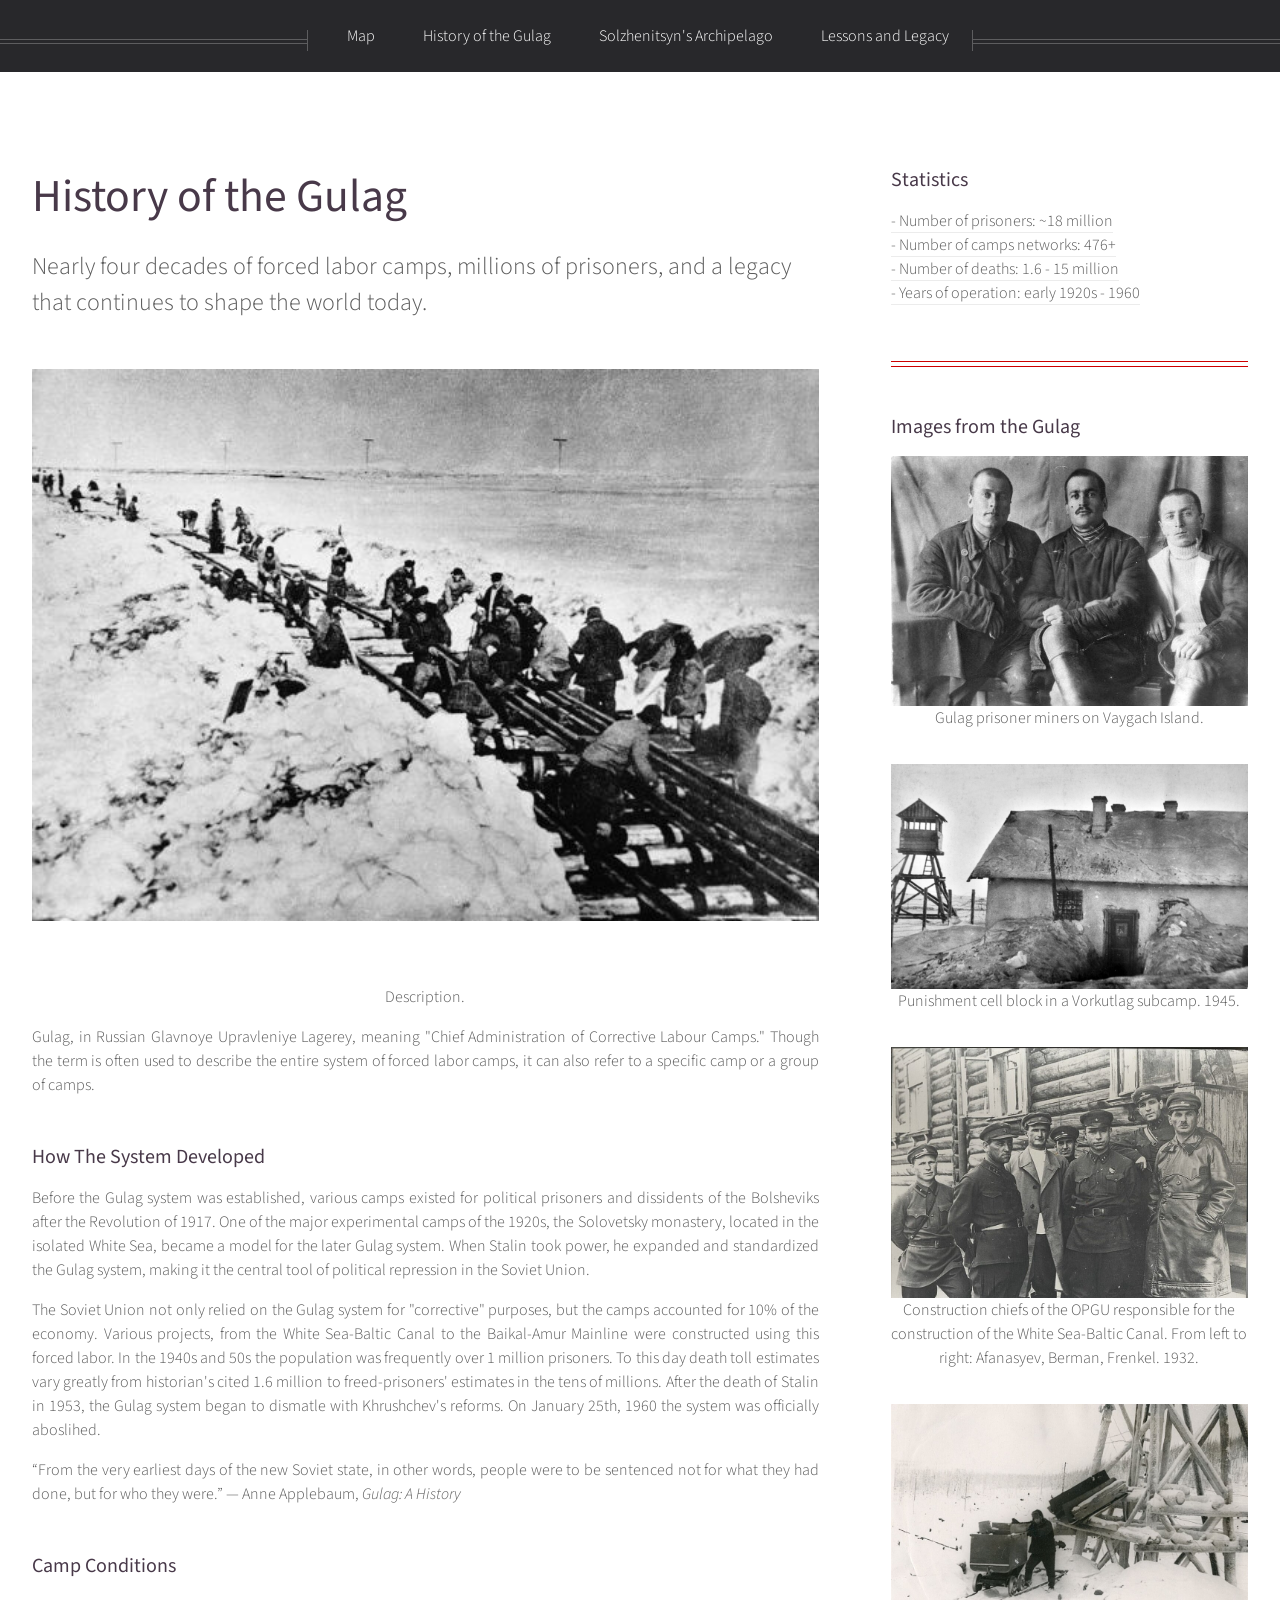
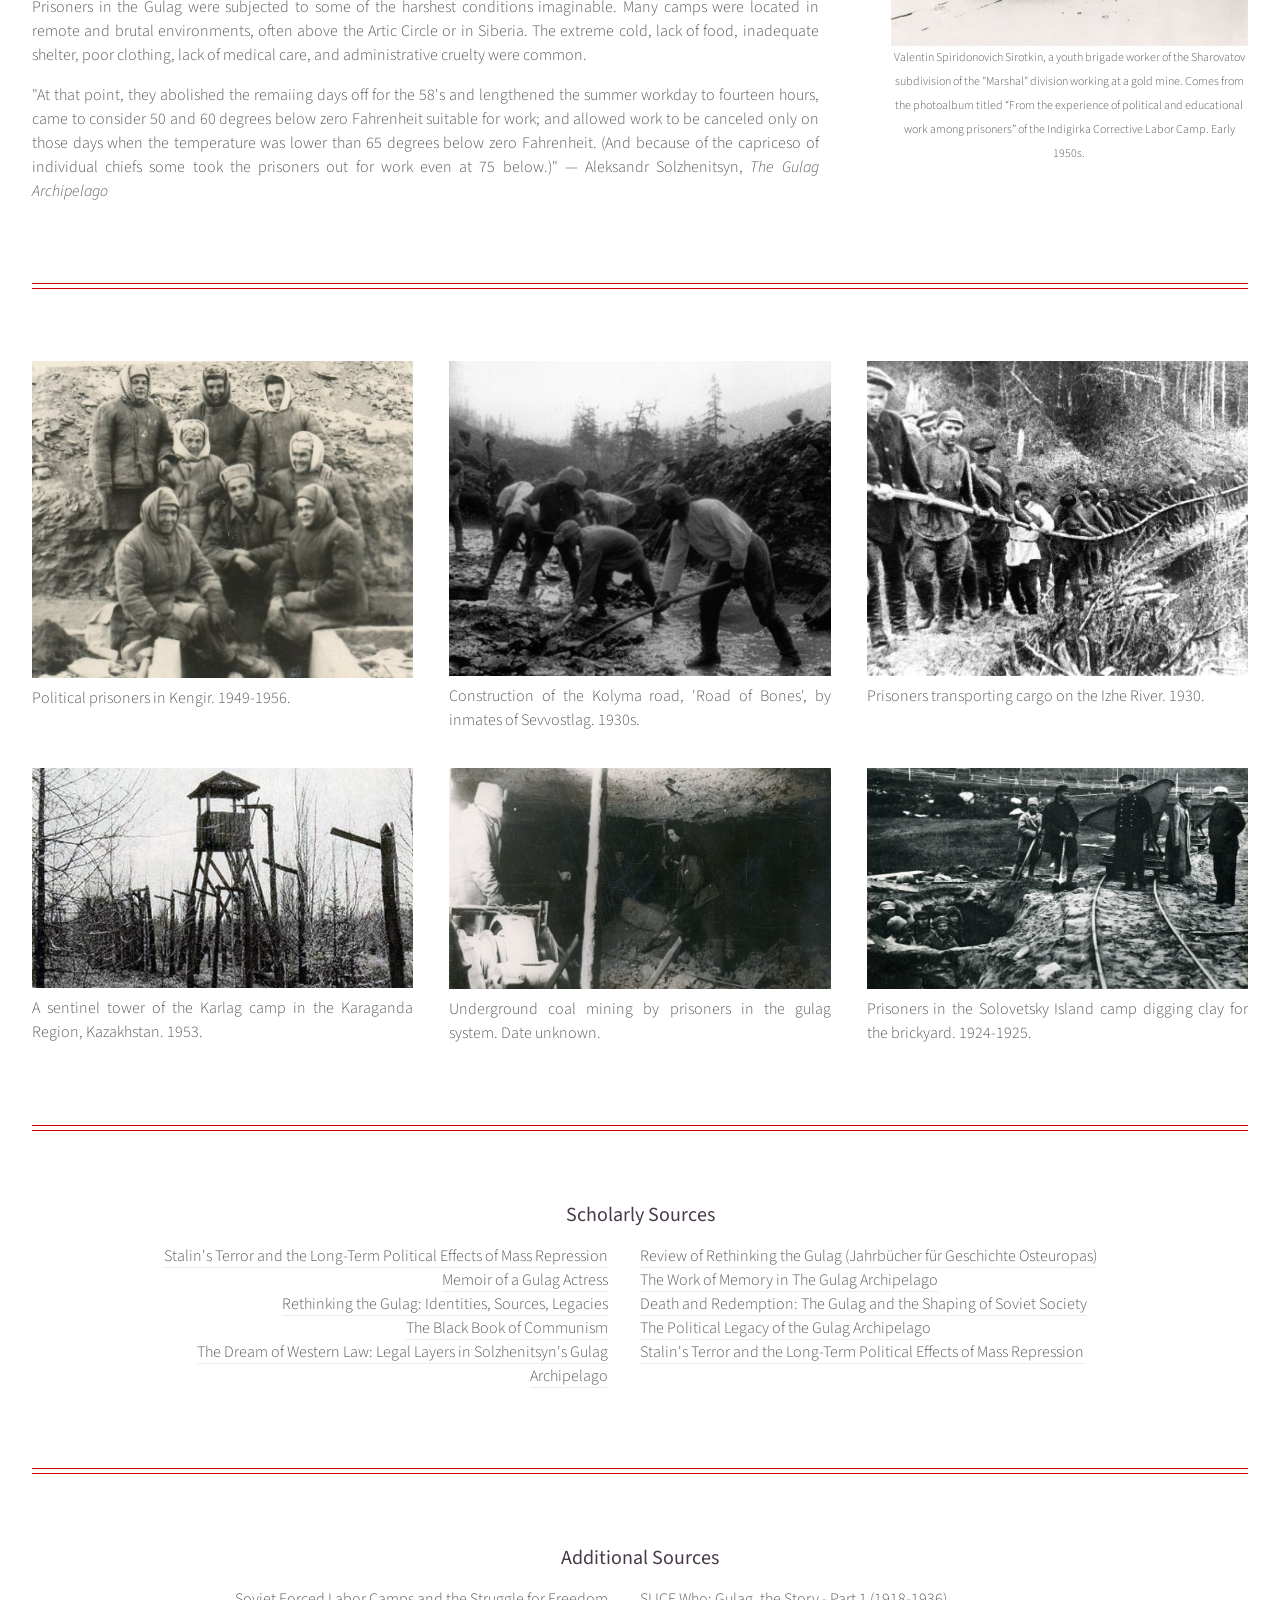
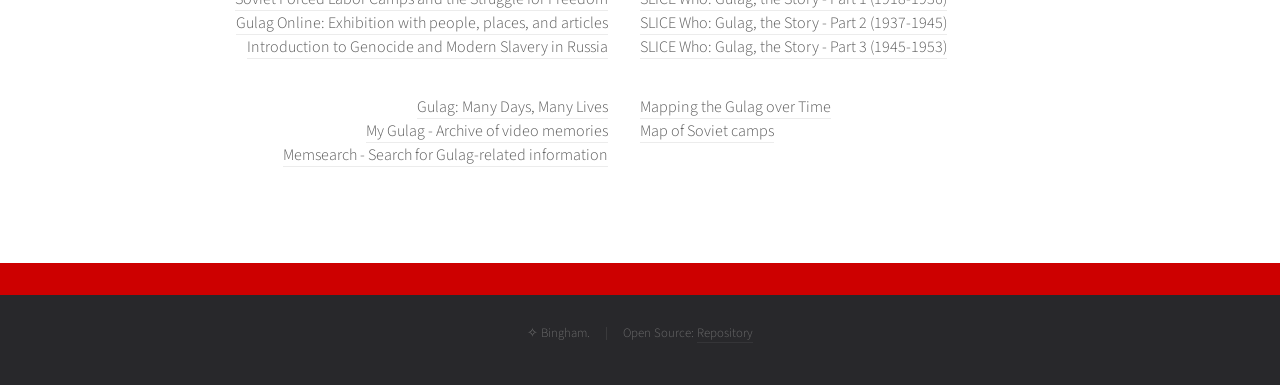
==== commit 9a320f7b: "a" ====
--- a/history-of-the-gulag.html
+++ b/history-of-the-gulag.html
@@ -45,6 +45,7 @@
 										</p>
 									</header>
 									<a class="image featured"><img src="images/Gulag sovietico.jpg" alt="" /></a>
+									<p style="text-align: center; margin-top: 0;">Description.</p>
 									<p>
 										Gulag, in Russian Glavnoye Upravleniye Lagerey, meaning "Chief Administration of Corrective Labour Camps." Though the term is often used to describe the entire system of forced labor camps, it can also refer to a specific camp or a group of camps.
 									</p>
@@ -154,7 +155,6 @@
 									Prisoners transporting cargo on the Izhe River. 1930.
 								</p>
 							</article>
-							<!-- break -->
 							<article class="col-4 col-12-mobile special">
 								<a class="image featured" style="margin-bottom: 0.5em;"><img src="images/gulag1.jpg" alt="" /></a>
 								<p>
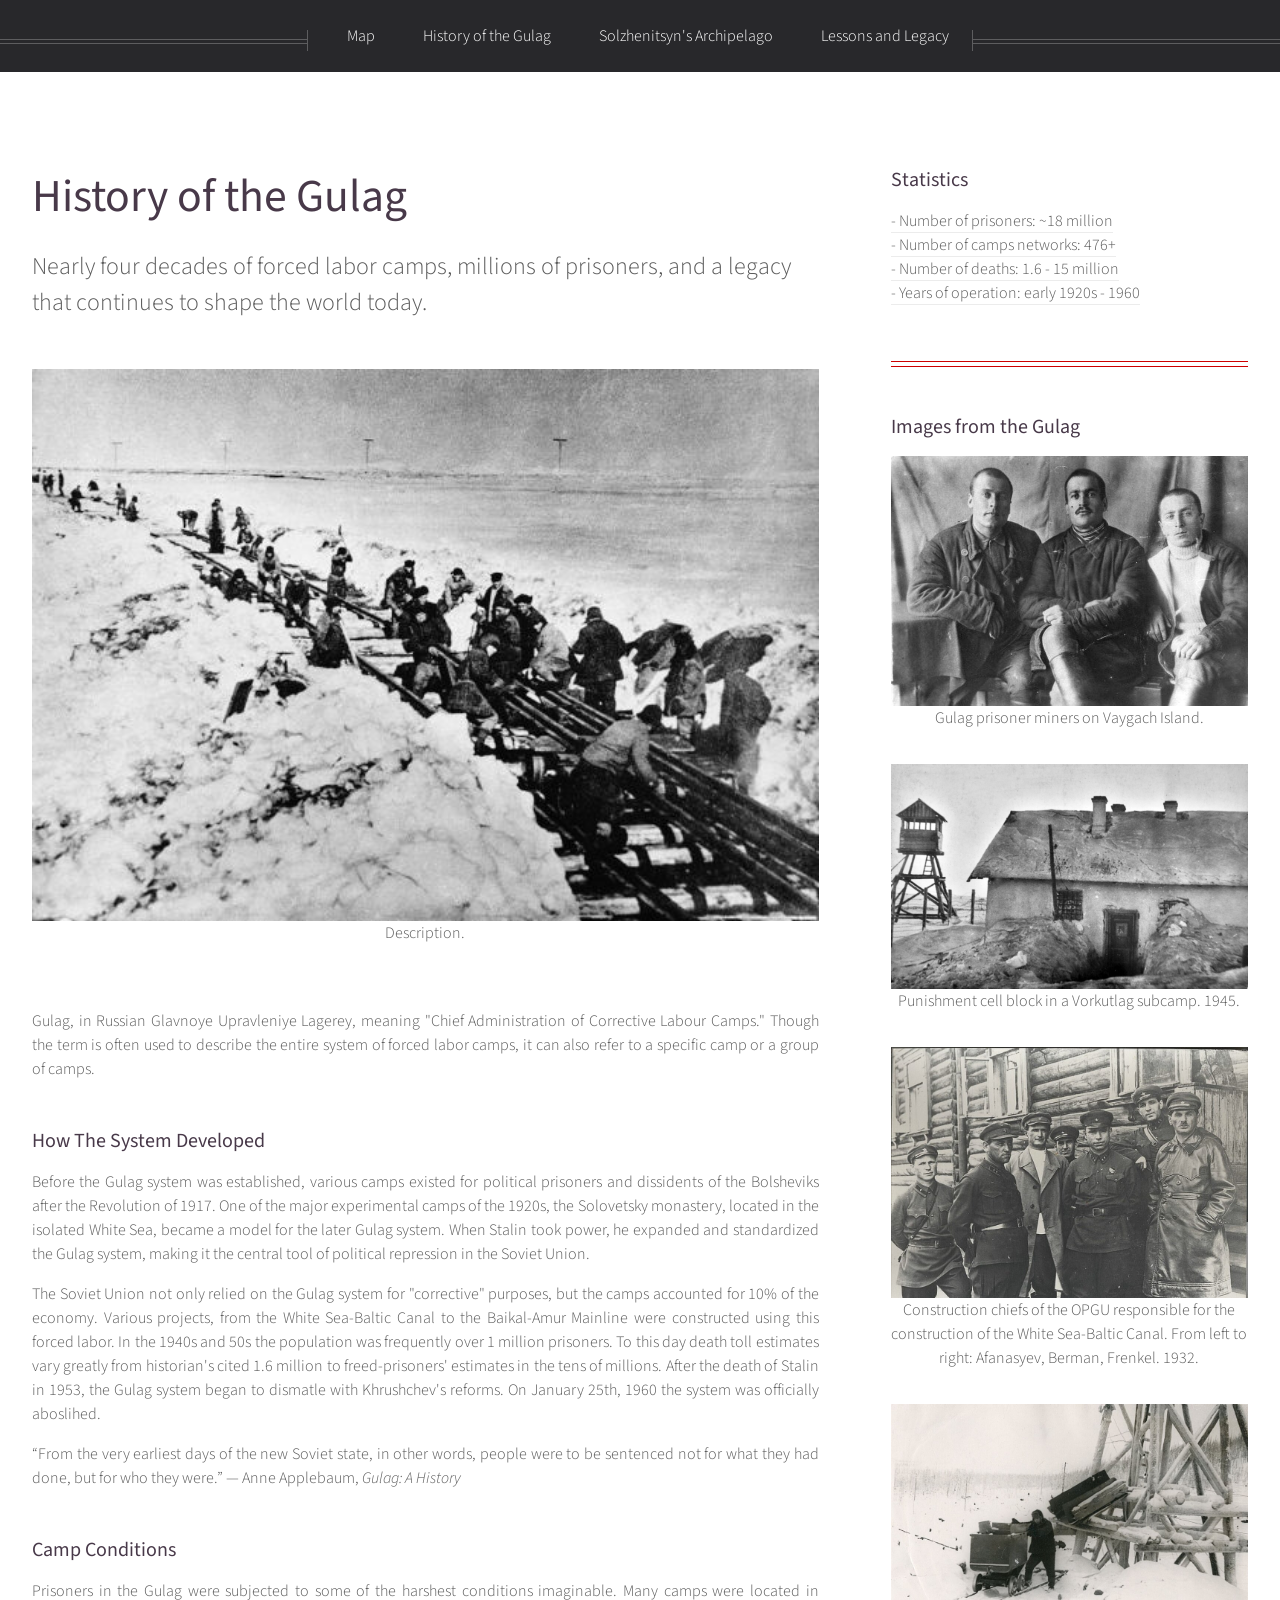
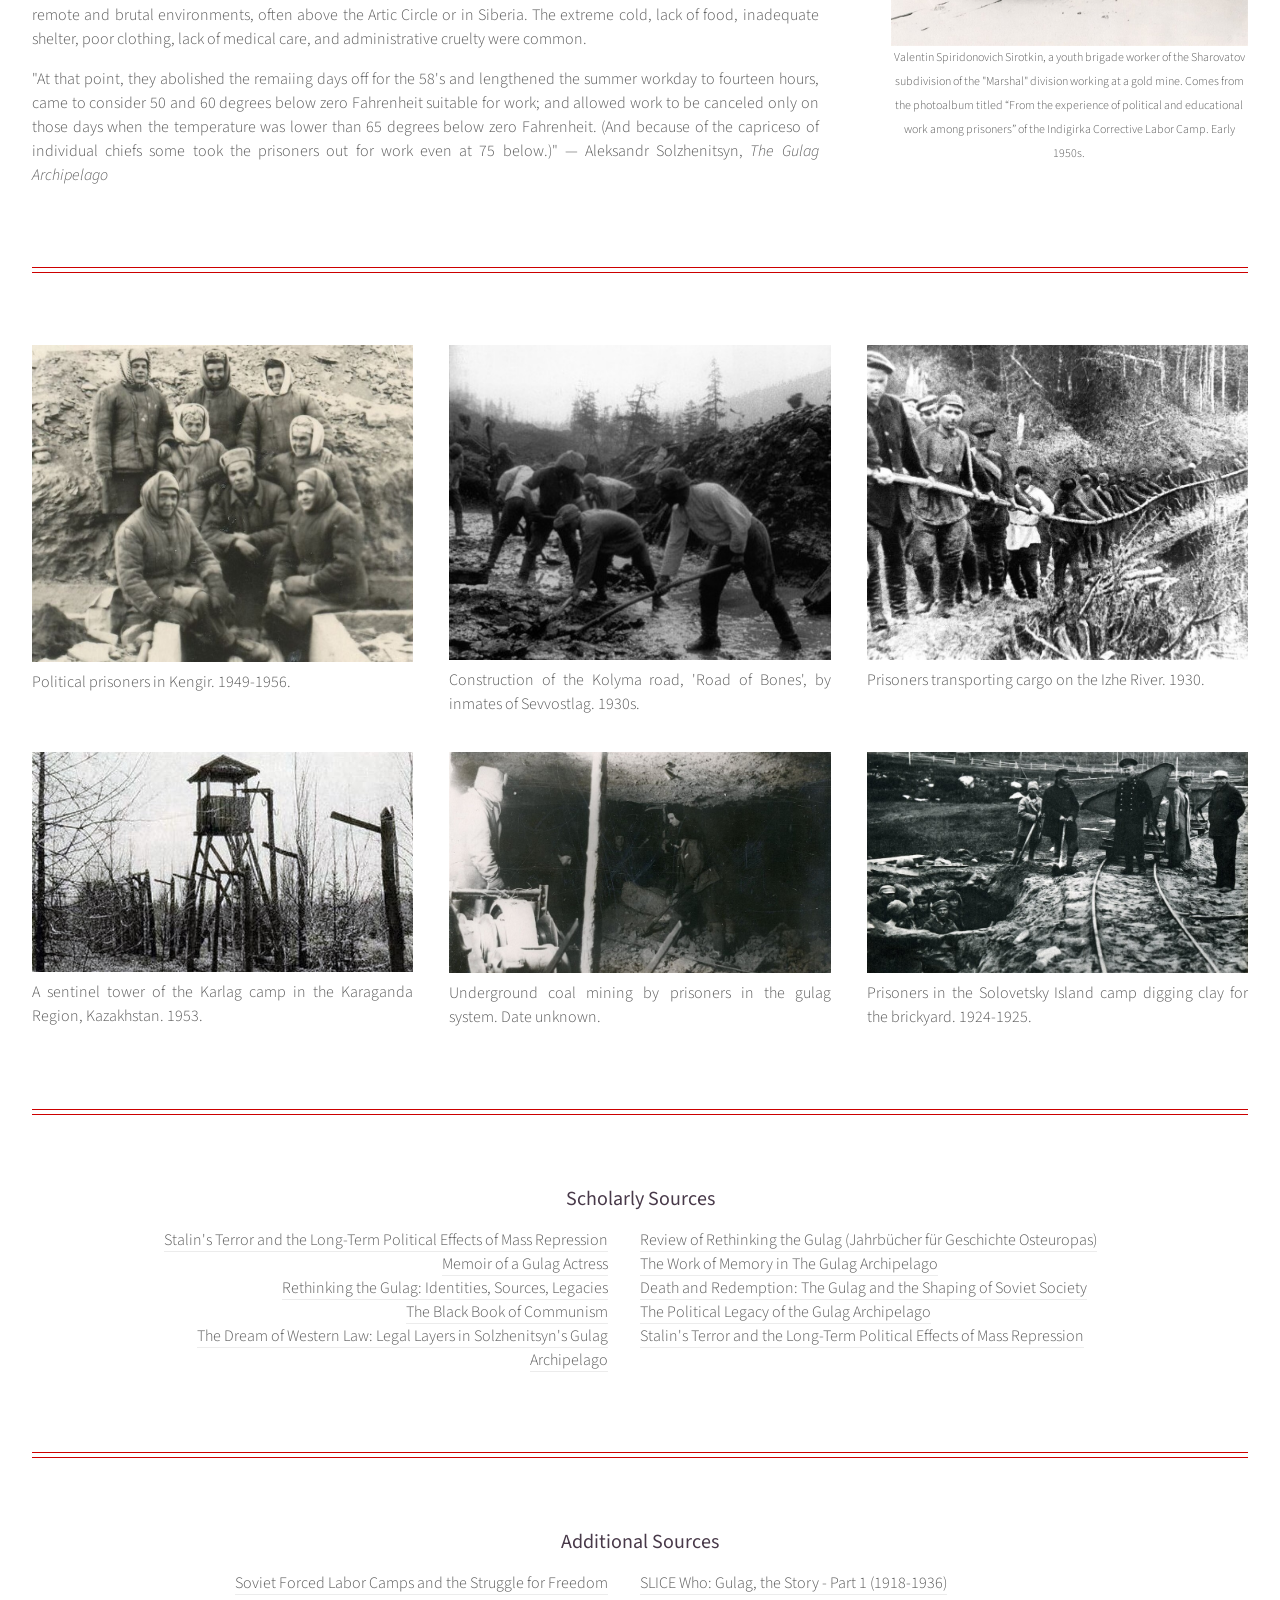
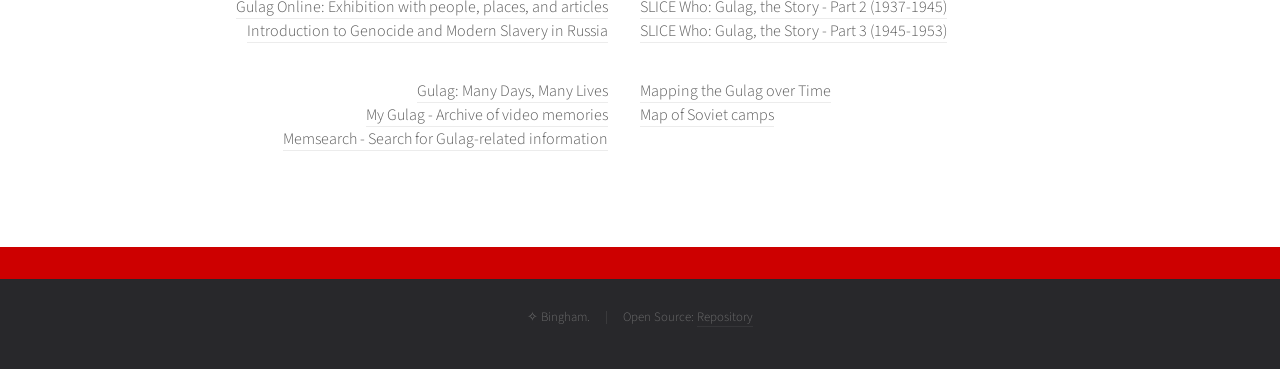
==== commit ac5d44e2: "a" ====
--- a/history-of-the-gulag.html
+++ b/history-of-the-gulag.html
@@ -44,8 +44,9 @@
 											Nearly four decades of forced labor camps, millions of prisoners, and a legacy that continues to shape the world today.
 										</p>
 									</header>
-									<a class="image featured"><img src="images/Gulag sovietico.jpg" alt="" /></a>
-									<p style="text-align: center; margin-top: 0;">Description.</p>
+									<a class="image featured"><img src="images/Gulag sovietico.jpg" alt="" />
+										<p style="text-align: center; margin-top: 0;">Description.</p>
+									</a>
 									<p>
 										Gulag, in Russian Glavnoye Upravleniye Lagerey, meaning "Chief Administration of Corrective Labour Camps." Though the term is often used to describe the entire system of forced labor camps, it can also refer to a specific camp or a group of camps.
 									</p>
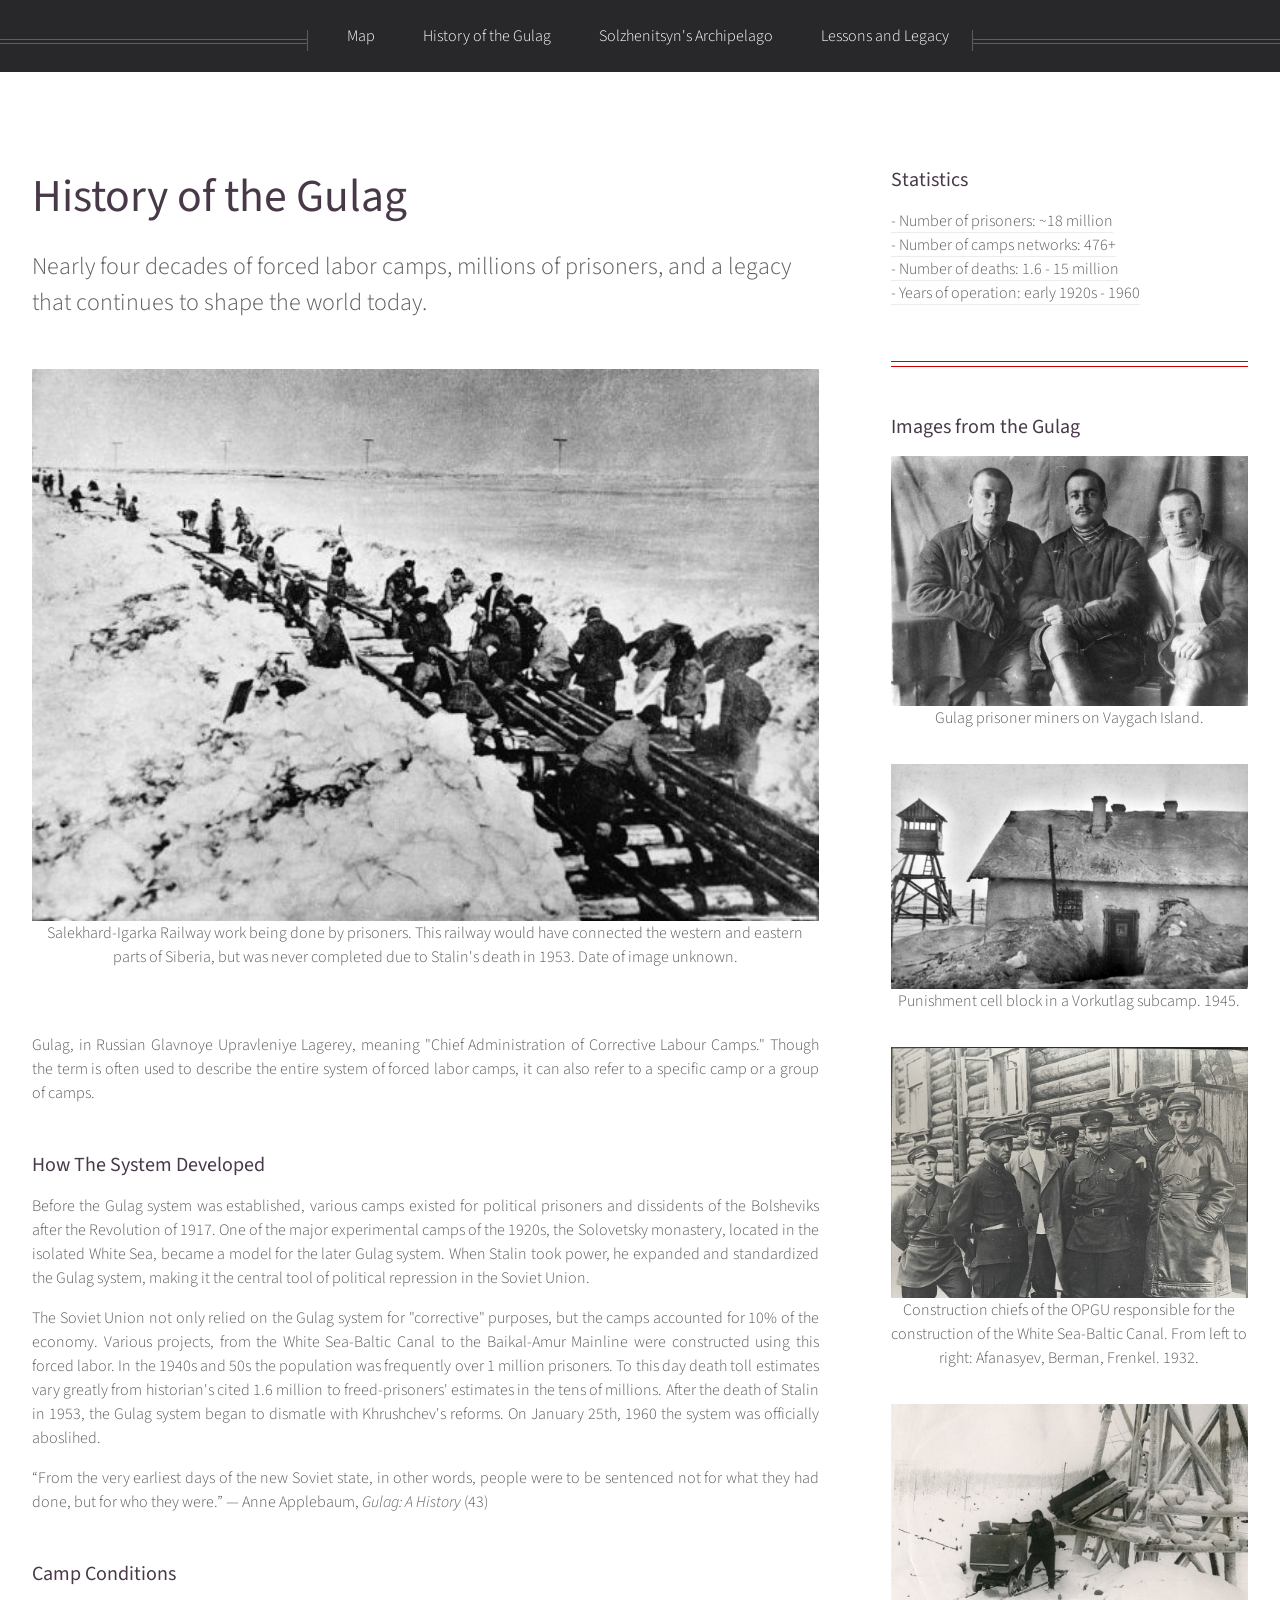
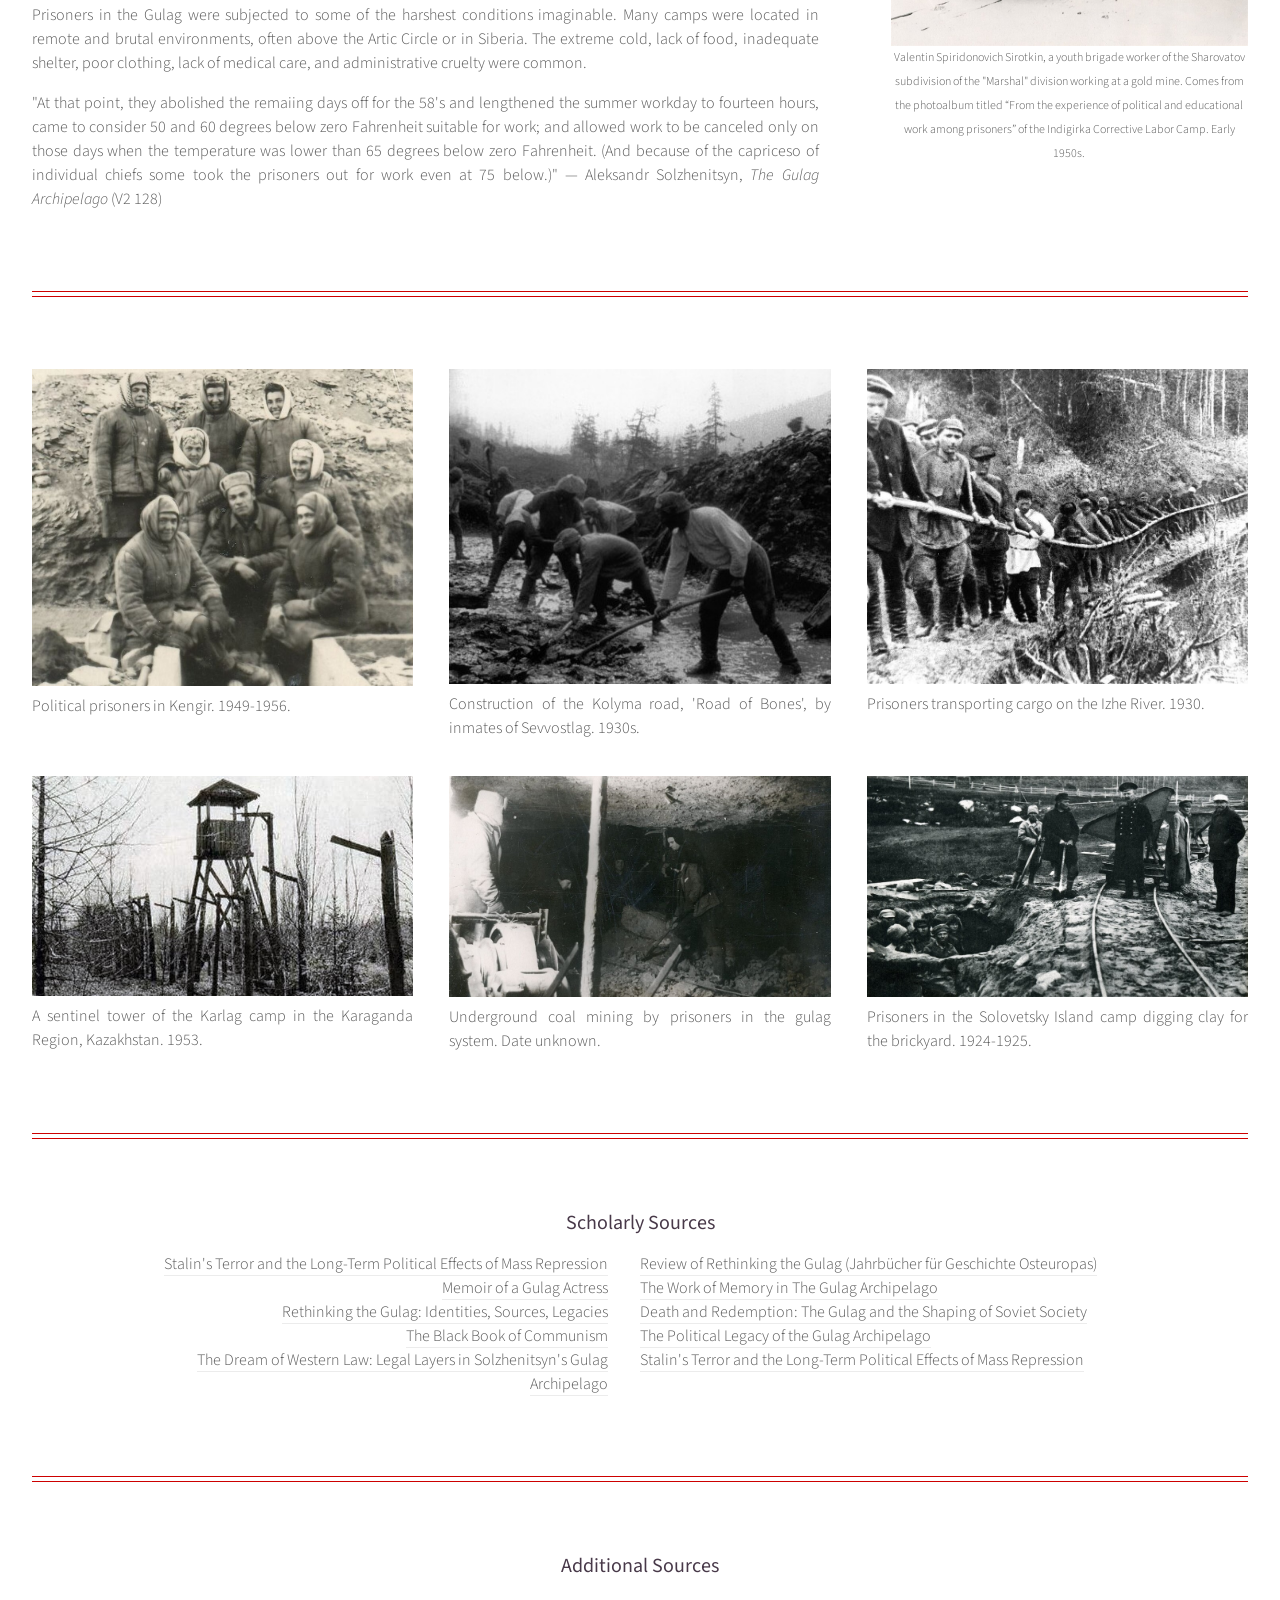
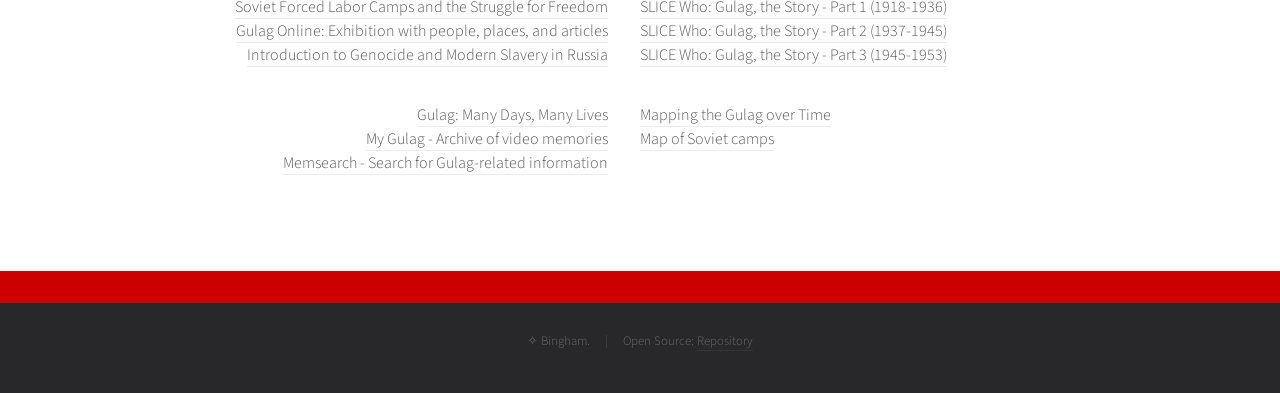
==== commit 2edf62e7: "a" ====
--- a/history-of-the-gulag.html
+++ b/history-of-the-gulag.html
@@ -45,7 +45,7 @@
 										</p>
 									</header>
 									<a class="image featured"><img src="images/Gulag sovietico.jpg" alt="" />
-										<p style="text-align: center; margin-top: 0;">Description.</p>
+										<p style="text-align: center; margin-top: 0;">Salekhard-Igarka Railway work being done by prisoners. This railway would have connected the western and eastern parts of Siberia, but was never completed due to Stalin's death in 1953. Date of image unknown.</p>
 									</a>
 									<p>
 										Gulag, in Russian Glavnoye Upravleniye Lagerey, meaning "Chief Administration of Corrective Labour Camps." Though the term is often used to describe the entire system of forced labor camps, it can also refer to a specific camp or a group of camps.
@@ -69,7 +69,7 @@
 										</p>
 										<p>
 											“From the very earliest days of the new Soviet state, in other words, people were to be sentenced not for what they had done, but for who they were.”
-											— Anne Applebaum, <em>Gulag: A History</em>
+											— Anne Applebaum, <em>Gulag: A History</em> (43)
 										</p>
 									</section>
 									<section>
@@ -84,7 +84,7 @@
 										<p>
 											"At that point, they abolished the remaiing days off for the 58's and lengthened the summer workday to fourteen hours, came to consider 50 and 60 degrees below zero Fahrenheit suitable for work; and allowed work to be canceled only on those days when the temperature was lower than 65 degrees below zero Fahrenheit.
 											(And because of the capriceso of individual chiefs some took the prisoners out for work even at 75 below.)"
-											— Aleksandr Solzhenitsyn, <em>The Gulag Archipelago</em>
+											— Aleksandr Solzhenitsyn, <em>The Gulag Archipelago</em> (V2 128)
 										</p>
 									</section>
 								</article>
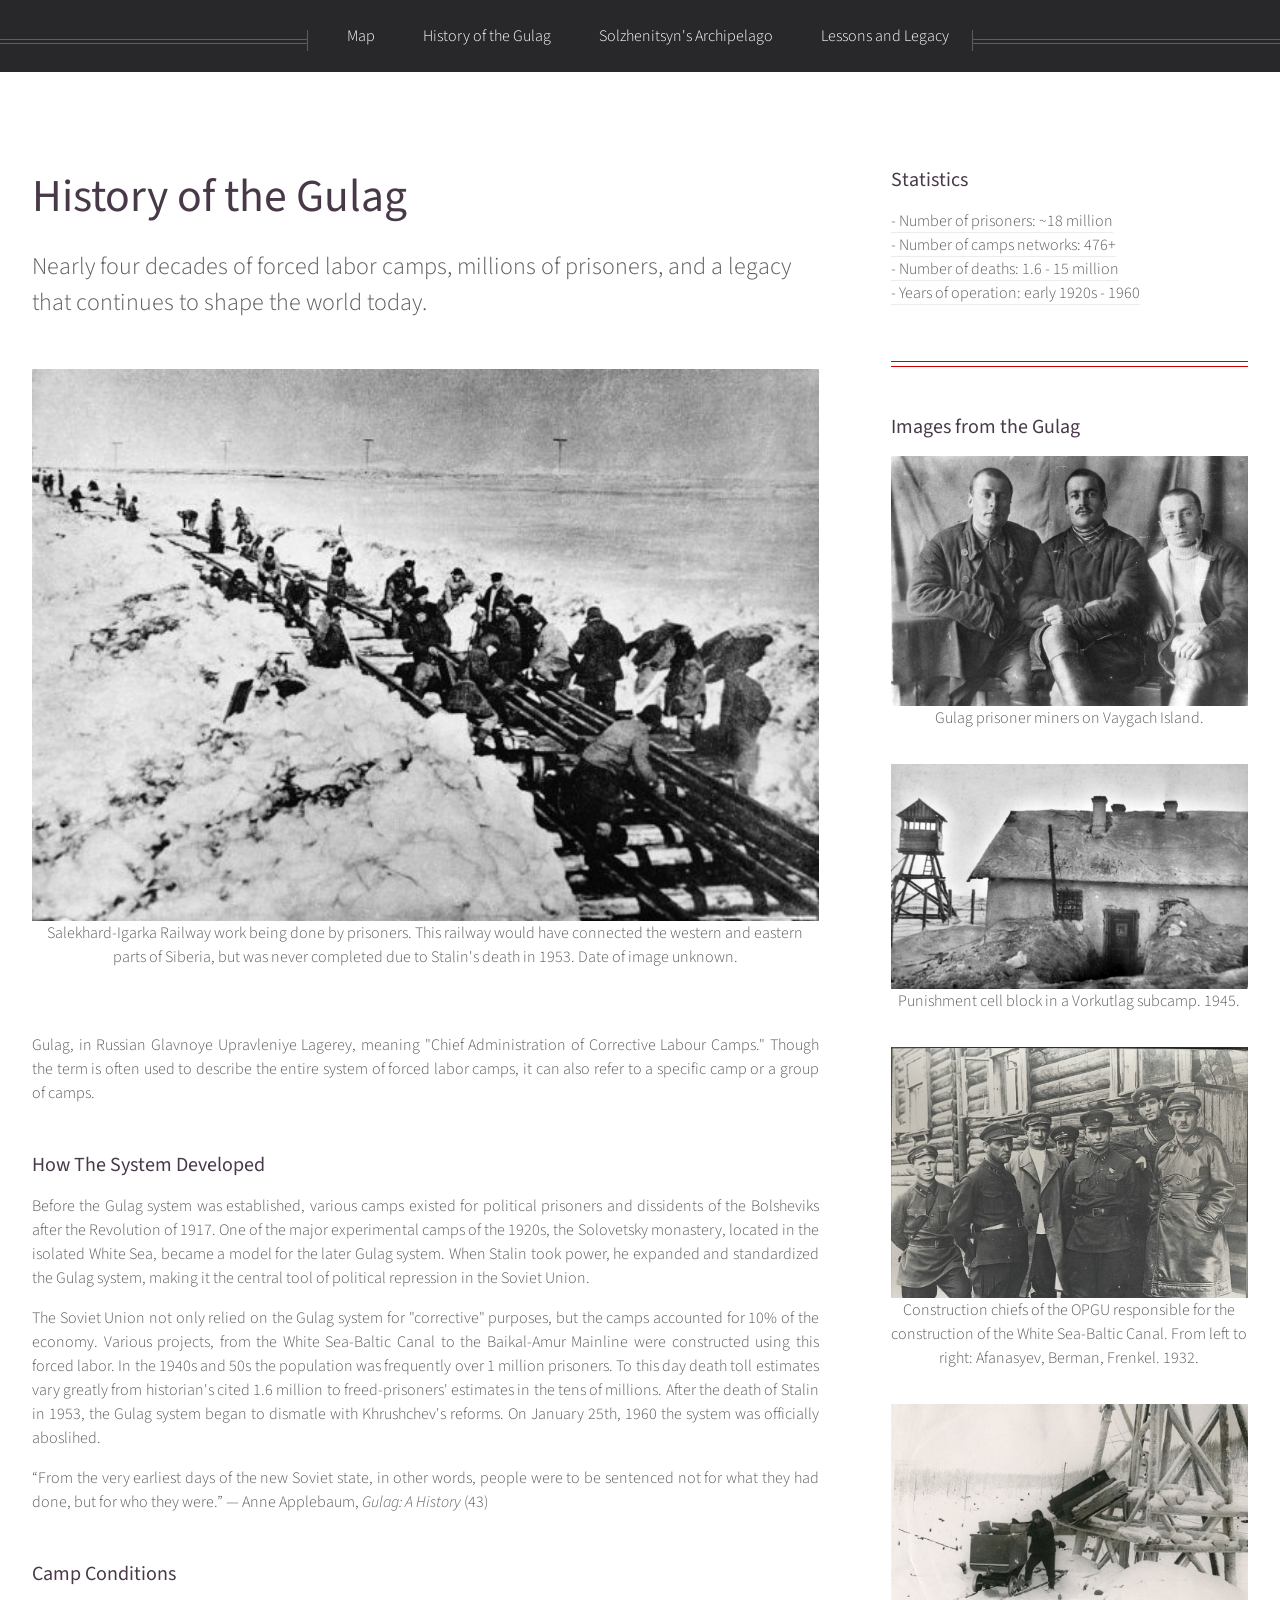
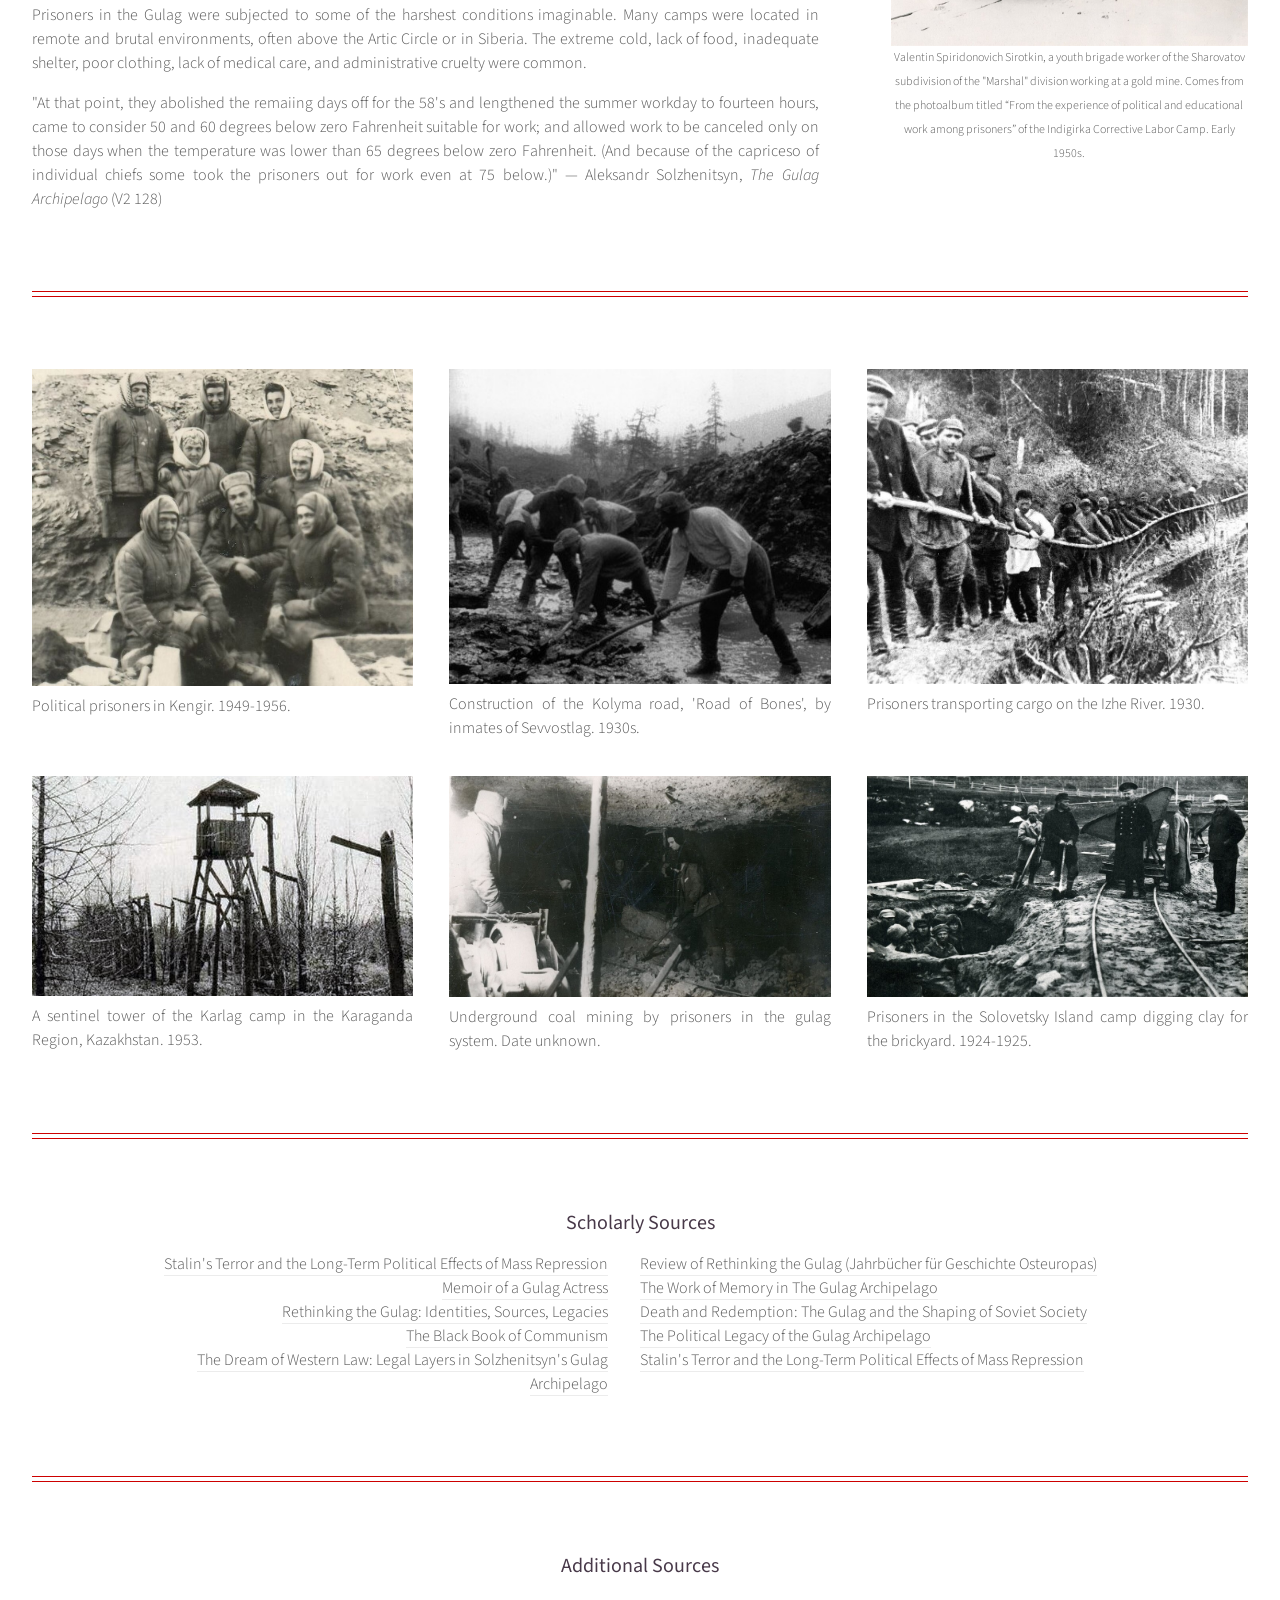
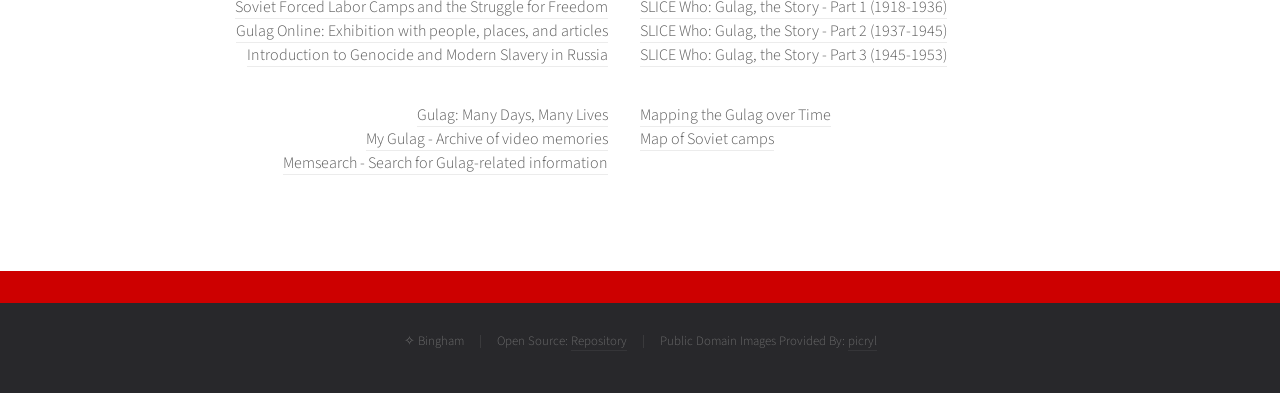
==== commit e6533f65: "credit given" ====
--- a/history-of-the-gulag.html
+++ b/history-of-the-gulag.html
@@ -253,7 +253,7 @@
 							<div class="col-12">
 								<div class="copyright">
 									<ul class="menu">
-										<li>✧ Bingham.</li><li>Open Source: <a href="https://github.com/aedan-b/MappingTheGulagArchipelago/tree/main">Repository</a></li>
+										<li>✧ Bingham</li><li>Open Source: <a href="https://github.com/aedan-b/MappingTheGulagArchipelago/tree/main">Repository</a></li><li>Public Domain Images Provided By: <a href="https://picryl.com/collections/gulag-2486d6">picryl</a></li>
 									</ul>
 								</div>
 							</div>
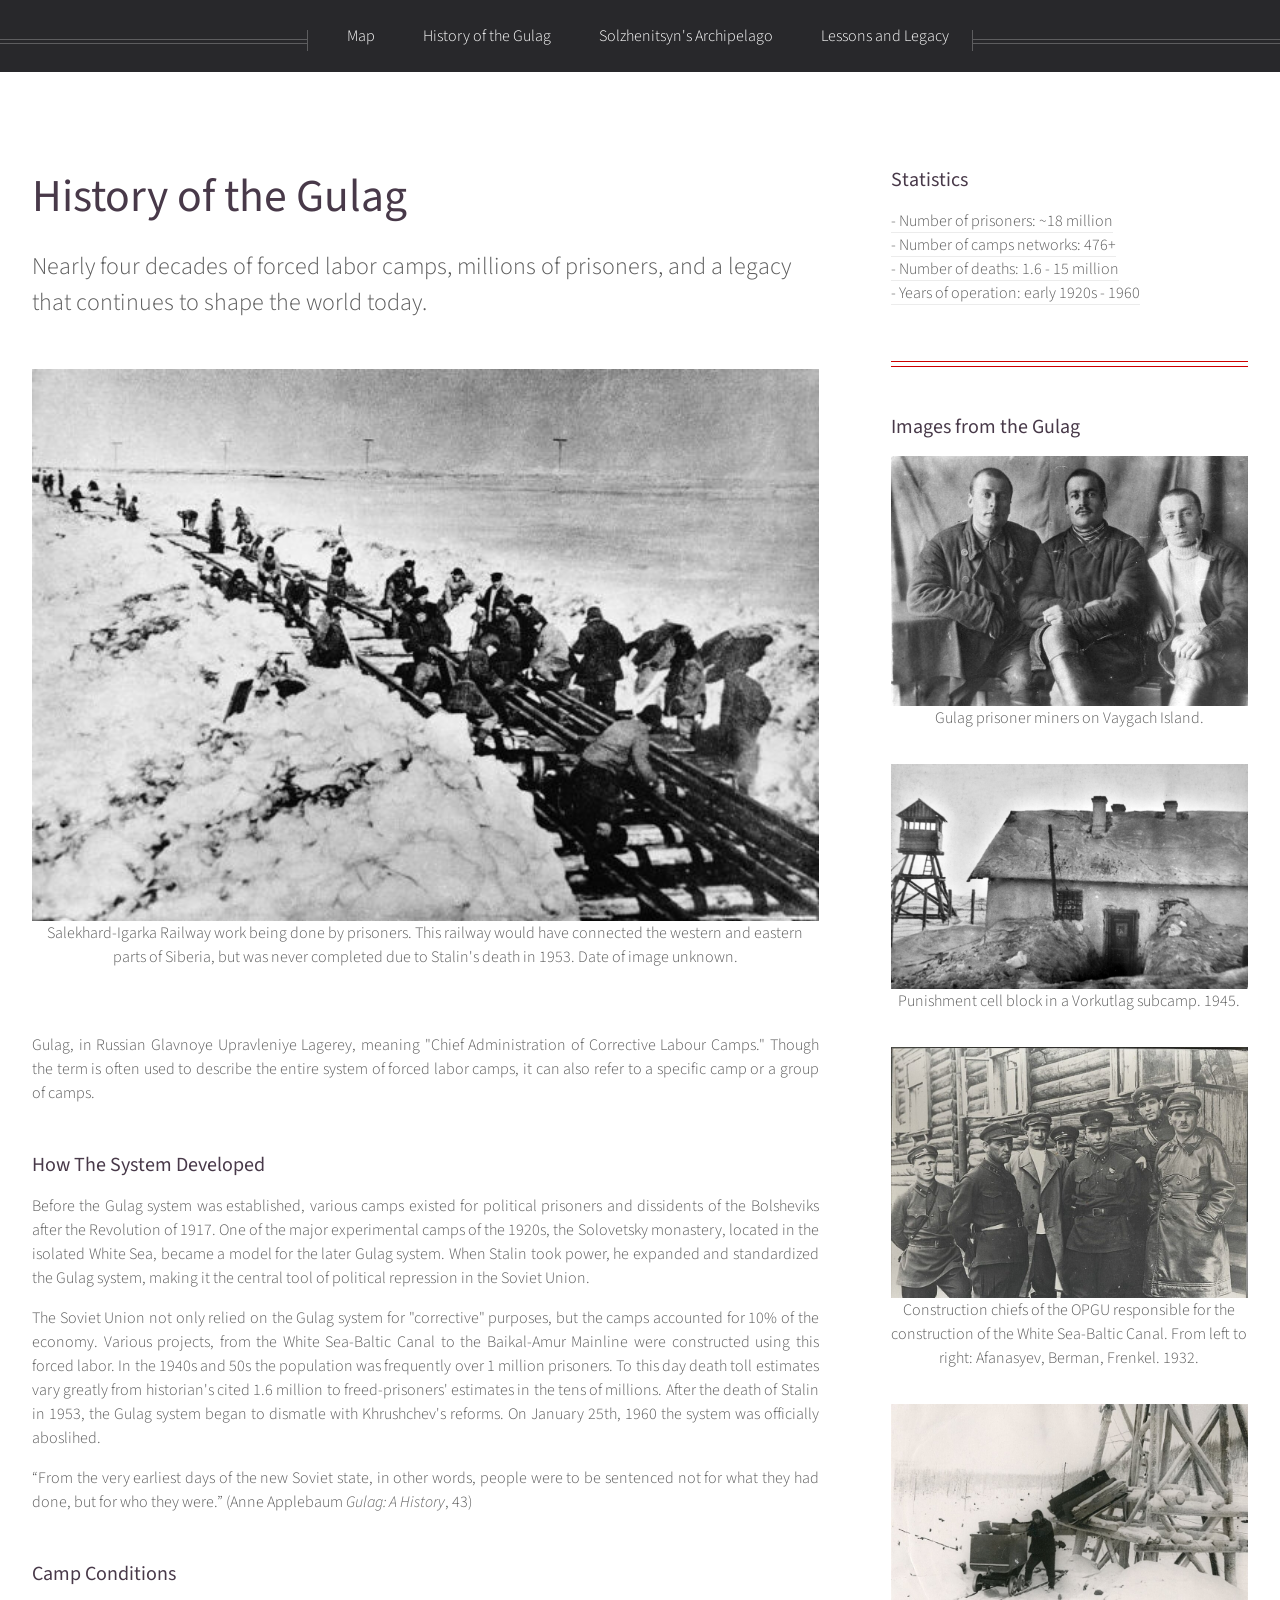
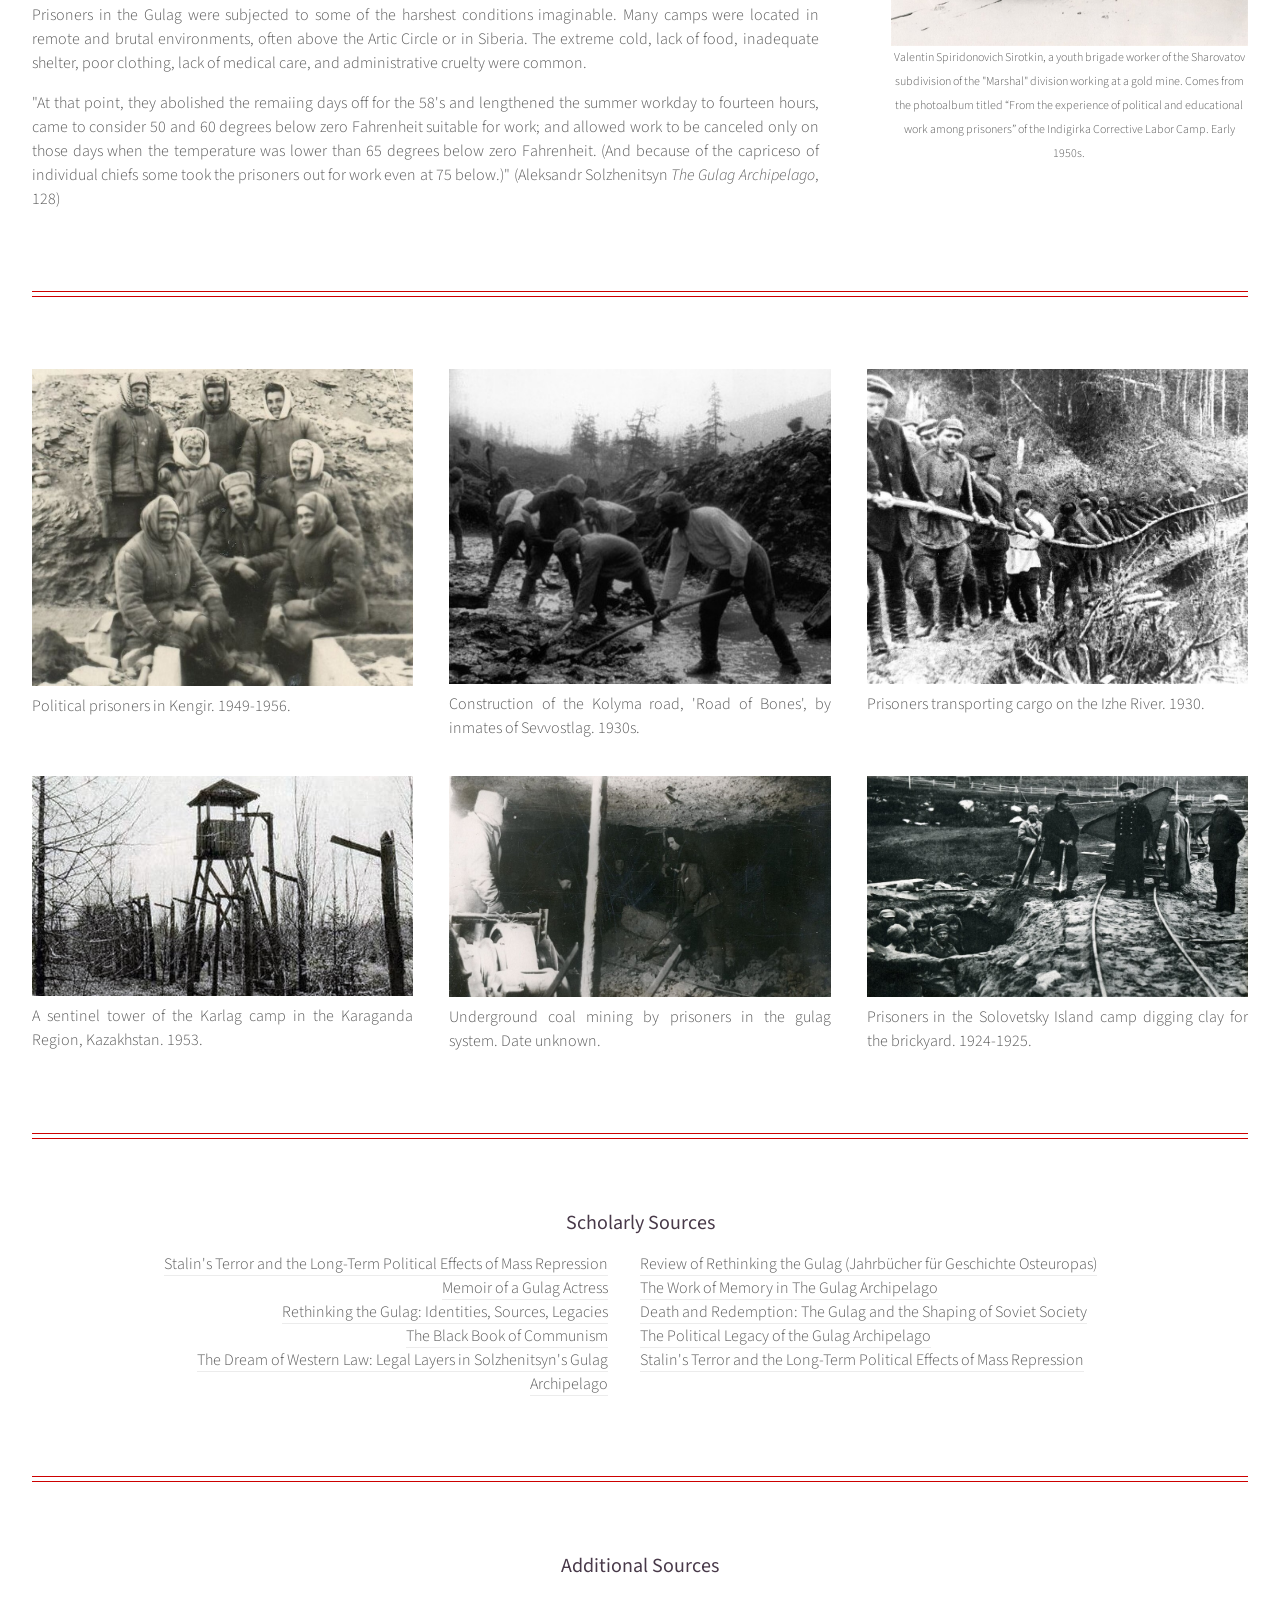
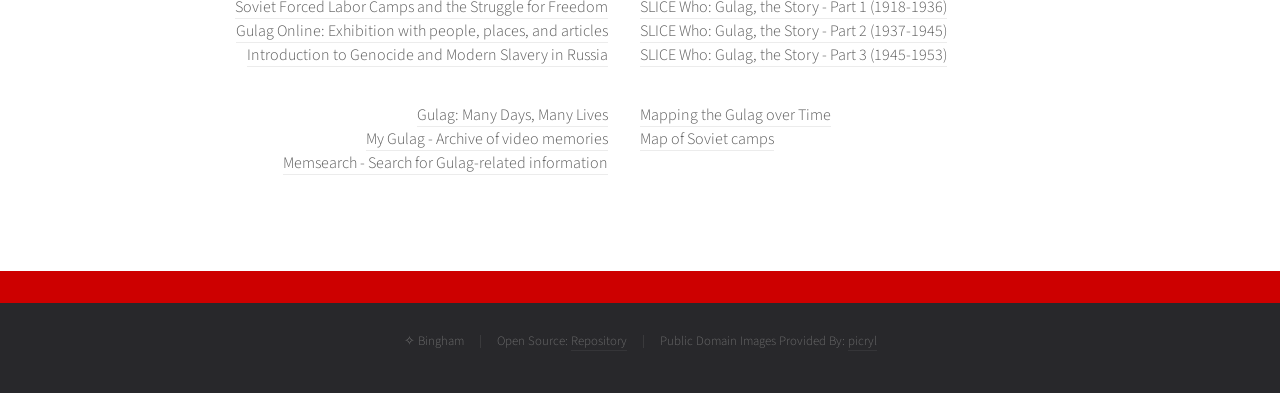
==== commit 73f5ea22: "proper citations" ====
--- a/history-of-the-gulag.html
+++ b/history-of-the-gulag.html
@@ -69,7 +69,7 @@
 										</p>
 										<p>
 											“From the very earliest days of the new Soviet state, in other words, people were to be sentenced not for what they had done, but for who they were.”
-											— Anne Applebaum, <em>Gulag: A History</em> (43)
+											(Anne Applebaum <em>Gulag: A History</em>, 43)
 										</p>
 									</section>
 									<section>
@@ -84,7 +84,7 @@
 										<p>
 											"At that point, they abolished the remaiing days off for the 58's and lengthened the summer workday to fourteen hours, came to consider 50 and 60 degrees below zero Fahrenheit suitable for work; and allowed work to be canceled only on those days when the temperature was lower than 65 degrees below zero Fahrenheit.
 											(And because of the capriceso of individual chiefs some took the prisoners out for work even at 75 below.)"
-											— Aleksandr Solzhenitsyn, <em>The Gulag Archipelago</em> (V2 128)
+											(Aleksandr Solzhenitsyn <em>The Gulag Archipelago</em>, 128)
 										</p>
 									</section>
 								</article>
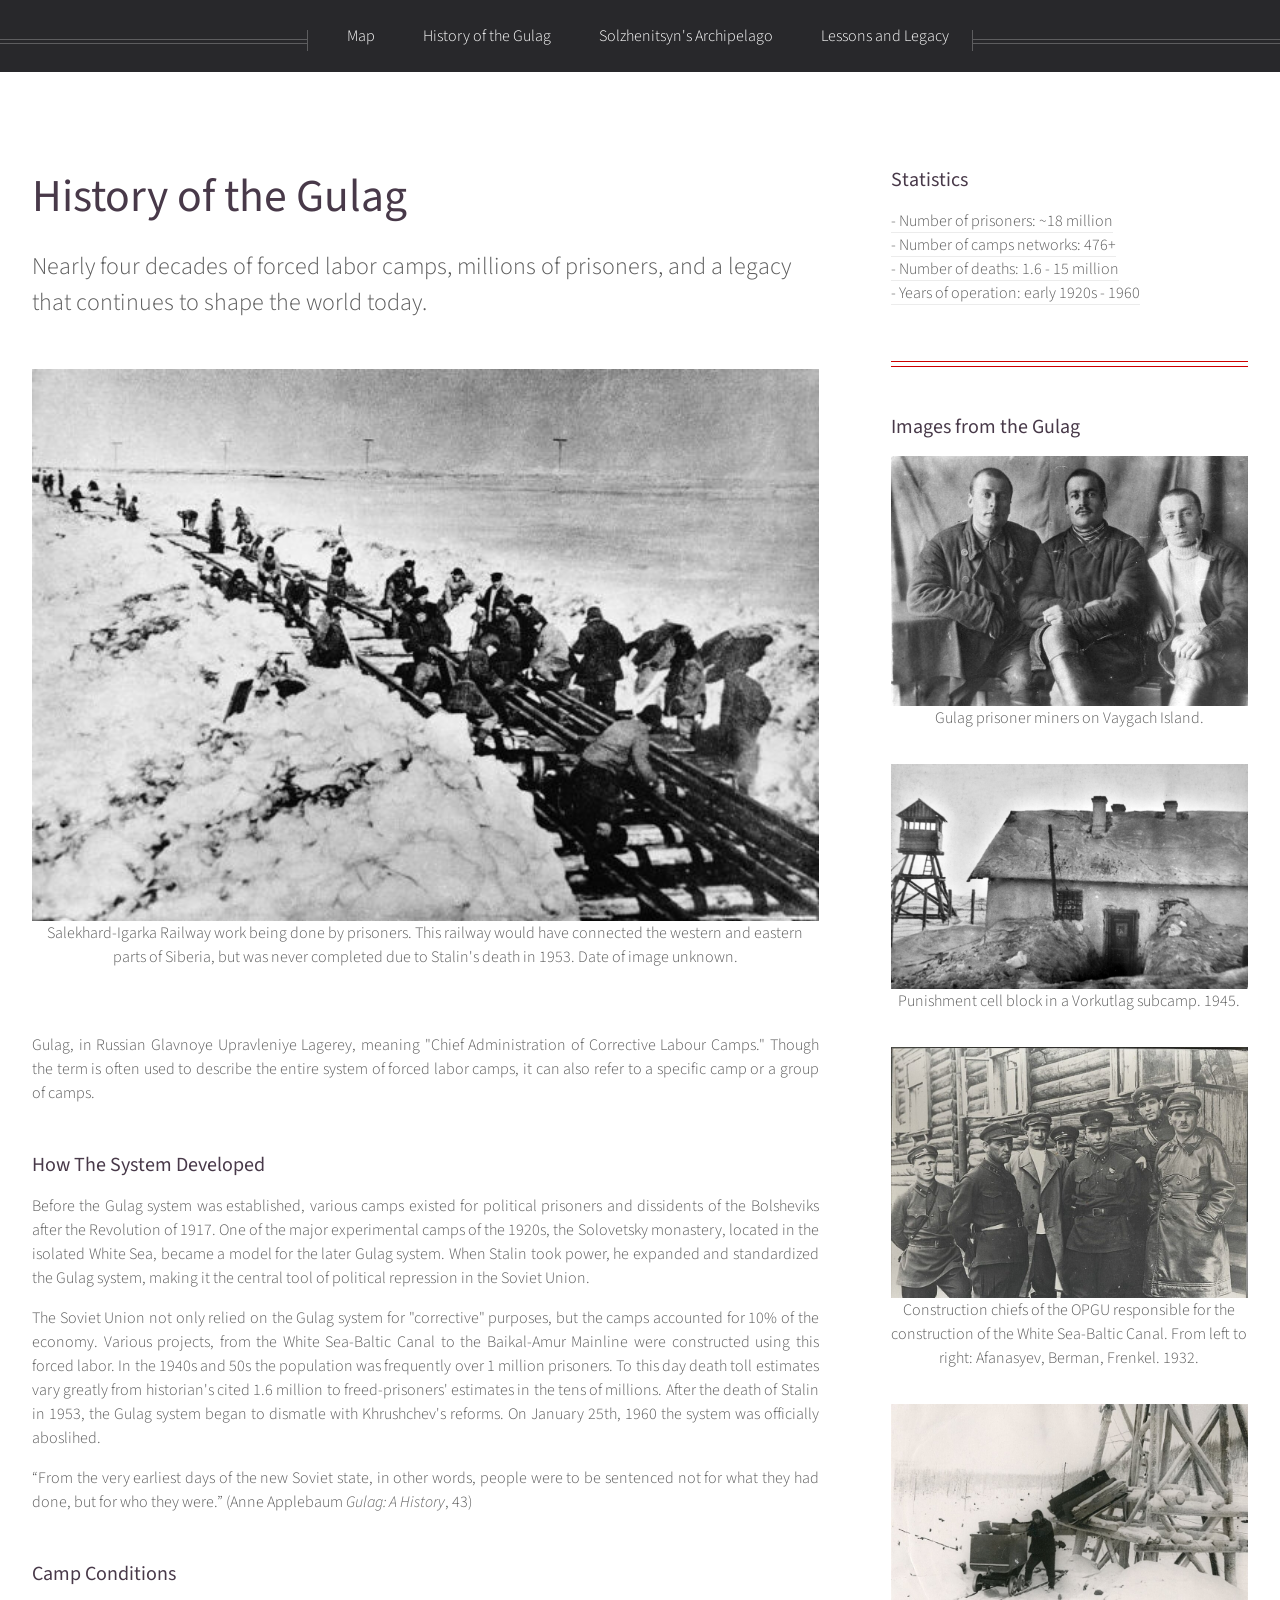
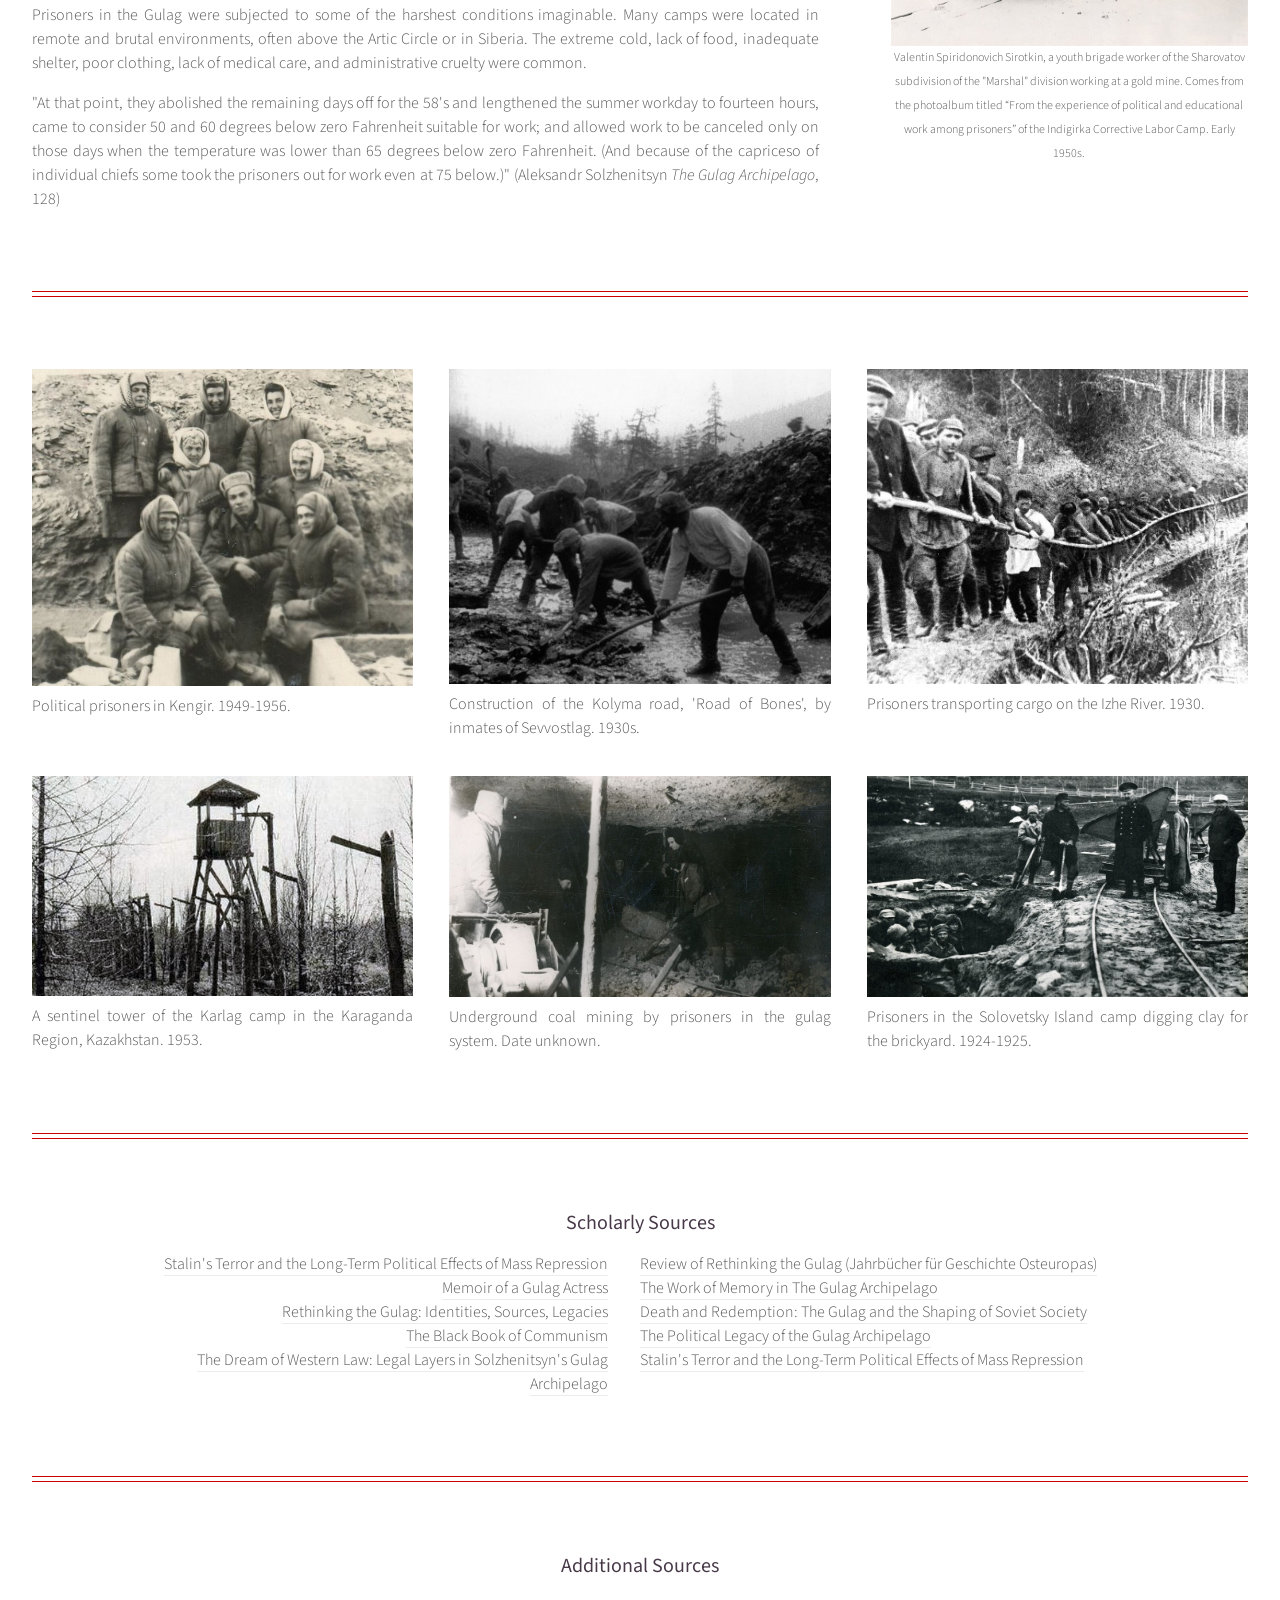
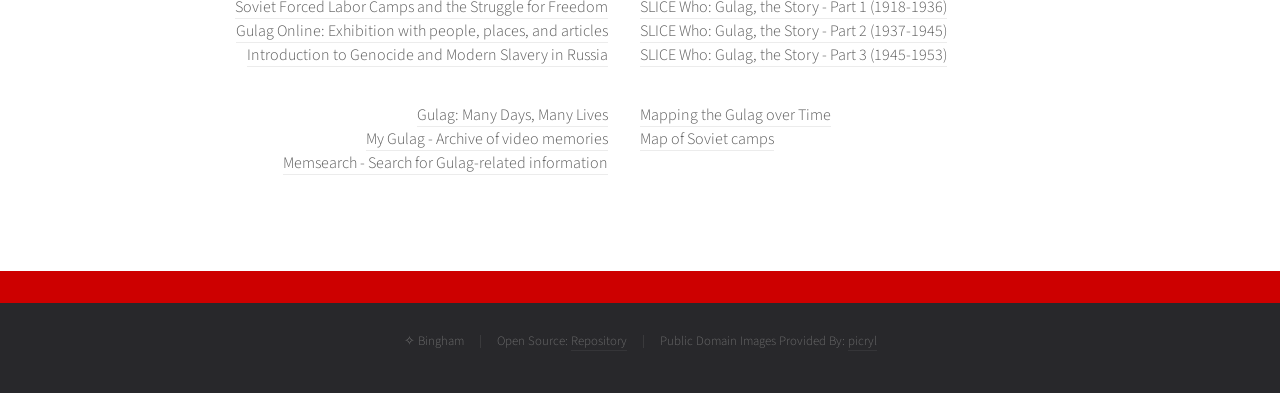
==== commit 8d4e4659: "spelling fix" ====
--- a/history-of-the-gulag.html
+++ b/history-of-the-gulag.html
@@ -82,7 +82,7 @@
 											The extreme cold, lack of food, inadequate shelter, poor clothing, lack of medical care, and administrative cruelty were common.
 										</p>
 										<p>
-											"At that point, they abolished the remaiing days off for the 58's and lengthened the summer workday to fourteen hours, came to consider 50 and 60 degrees below zero Fahrenheit suitable for work; and allowed work to be canceled only on those days when the temperature was lower than 65 degrees below zero Fahrenheit.
+											"At that point, they abolished the remaining days off for the 58's and lengthened the summer workday to fourteen hours, came to consider 50 and 60 degrees below zero Fahrenheit suitable for work; and allowed work to be canceled only on those days when the temperature was lower than 65 degrees below zero Fahrenheit.
 											(And because of the capriceso of individual chiefs some took the prisoners out for work even at 75 below.)"
 											(Aleksandr Solzhenitsyn <em>The Gulag Archipelago</em>, 128)
 										</p>
